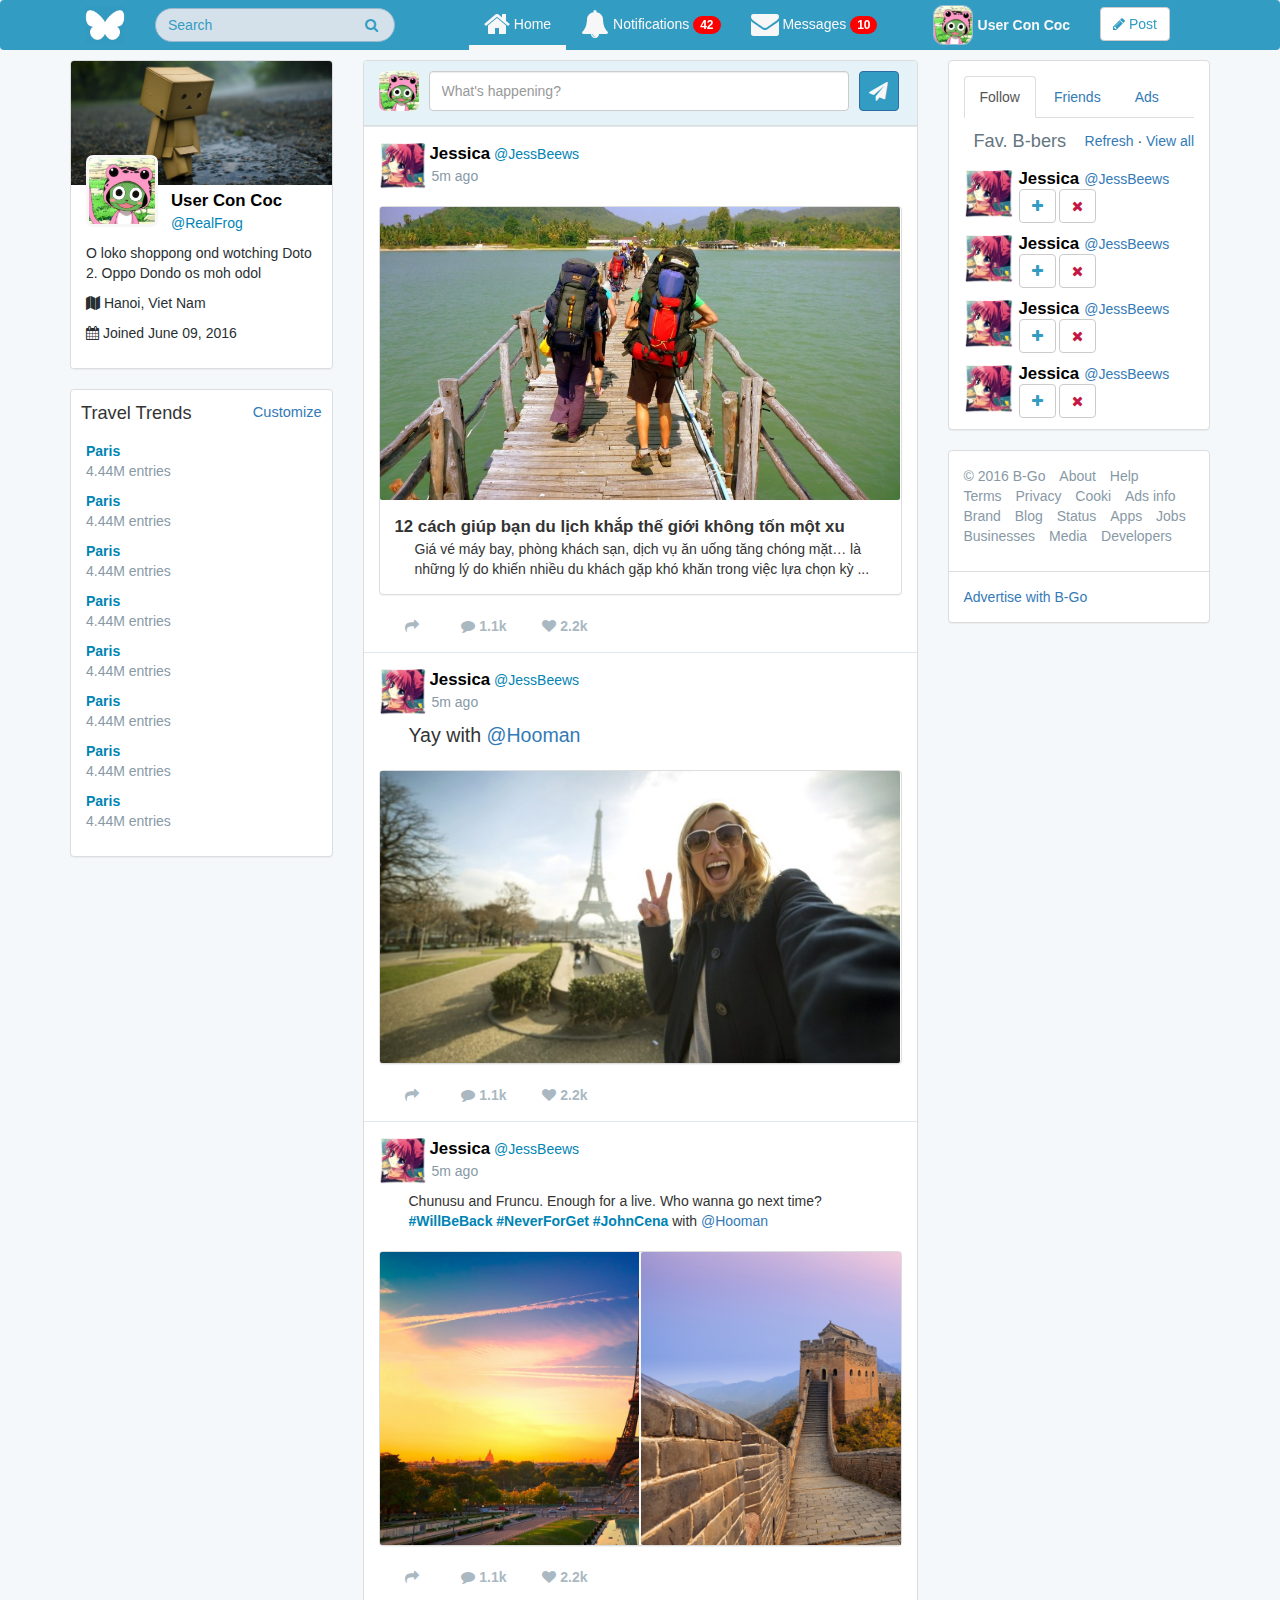
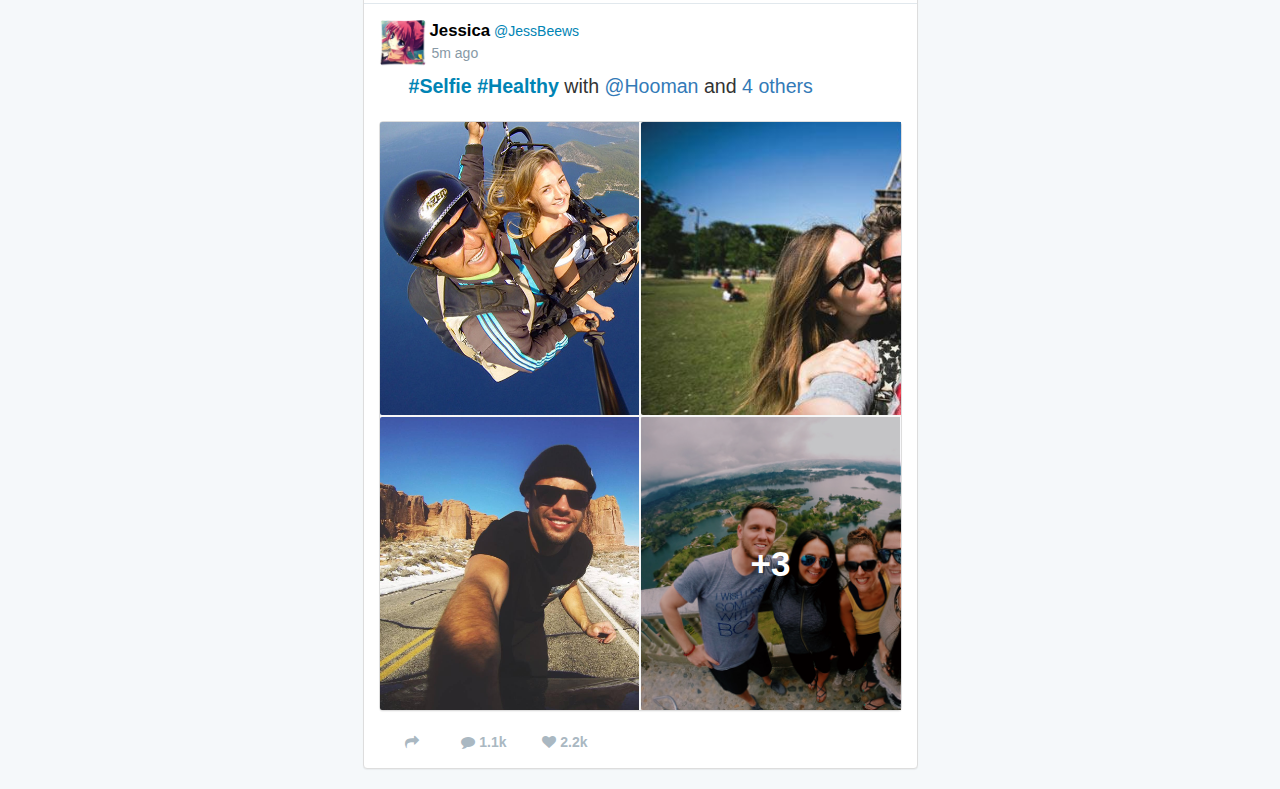
==== home.html @ 1c512493 "first commit" ====
<!DOCTYPE html>
<html>
<head>
  <meta charset="utf-8">
  <meta name="viewport" content="width=device-width, initial-scale=1">
  <link rel="shortcut icon" href="images/logo_blue_bright.png" type="favicon/ico" />
  <title>Home</title>
  <!--Get css and js from internet-->
  <link rel="stylesheet" href="http://maxcdn.bootstrapcdn.com/bootstrap/3.3.6/css/bootstrap.min.css">
  <script src="https://ajax.googleapis.com/ajax/libs/jquery/1.12.2/jquery.min.js"></script>
  <script src="http://maxcdn.bootstrapcdn.com/bootstrap/3.3.6/js/bootstrap.min.js"></script>

  <!--Local library in case of no internet connection. Some feature might not be performed properly-->	
  <link rel="stylesheet" type="text/css" href="style/style.css">
  <link rel="stylesheet" type="text/css" href="style/font-awesome.css">
  <script>
 	$('#myTabs a[href="#profile"]').tab('show') // Select tab by name
    $('#myTabs a:first').tab('show') // Select first tab
    $('#myTabs a:last').tab('show') // Select last tab
    $('#myTabs li:eq(2) a').tab('show') // Select third tab (0-indexed)  
  </script>
</head>
<body>
  <header class="navbar-fixed-top">
	<nav class="navbar navbar-default">
	  <div class="container">
		<!-- Brand and toggle get grouped for better mobile display -->
		<ul class="nav navbar-nav navbar-left">
		  <li><a class="brand" href="home.html"><img id="brand-img" src="images/logo_white.png" alt=""></a></li>
		  <li id="t">
			<form class="navbar-form navbar-left" role="search">
			  <div class="form-group">
				<input type="text" id="input-text-search" class="form-control" placeholder="Search">
				<button type="submit" class="search-button"><i id="icon-search" class="fa fa-search"></i></button>
			  </div>
			</form>
		  </li>
		</ul>
		<!-- Collect the nav links, forms, and other content for toggling -->

		  <ul id="nav-center" class="nav navbar-nav">
			<li class="nav-active"><a class="nav-main" href="#"><i class="fa fa-home fa-2x"></i><span class="nav-main-text"> Home</span></a></li>
			<li><a class="nav-main" href="notification.html"><i class="fa fa-bell fa-2x"></i> <span class="nav-main-text"> Notifications <span class="badge">42</span></span></a></li>
			<li><a class="nav-main" href="#"><i class="fa fa-envelope fa-2x"></i> <span class="nav-main-text"> Messages <span class="badge">10</span></span></li>
		  </ul>


		  <ul class="nav navbar-nav navbar-right">
		    <div class="dropdown" id="avatar">
			  <a id="avatar-href" class="nav-right" data-toggle="dropdown" role="button" aria-haspopup="true" aria-expanded="false">
			    <img  src="images/avatar2.png" alt="" class="img-avatar"> 
			  </a>
			  <span class="name">User Con Coc</span>
			  <ul class="dropdown-menu" id="avatar-dropdown-menu">
			    <li><a class="dropdown-option" href="profile.html">View Profile</a></li>
			    <li role="separator" class="divider"></li>
			    <li><a class="dropdown-option" href="#">Help</a></li>
			    <li><a class="dropdown-option" href="#">Settings</a></li>
			    <li role="separator" class="divider"></li>
			    <li><a class="dropdown-option" href="login.html">Logout</a></li>
			  </ul>
			  <a href="post.html" class="nav-right"><button id="button-post" type="button" class="btn btn-default"><i class="fa fa-pencil"> </i> Post</button></a> 
			</div>
		  </ul>
	  </div>
	</nav>
  </header>		
  <div class="container">
	<div class="row">
	  <div class="col-md-3">
		<div class="panel panel-default">
		  <div id="panel-info-heading" class="panel-heading">
		    <a id="avatar" class="nav-right" href="profile.html"><img  src="images/background-medium.png" alt="" class="img-background-medium"></a>
			<a id="avatar" class="nav-right" href="profile.html"><img  src="images/avatar2.png" alt="" class="img-avatar-medium"></a>
		  </div>
		  <div id="panel-info-body" id class="panel-body">
			<a href="profile.html" class="name-medium">User Con Coc</a>
			<a href="profile.html" class="another-name-medium">@RealFrog</a>
			<div class="clearfix"></div>
			<div class="my-info">
			  <div class="my-info-element">O loko shoppong ond wotching Doto 2. Oppo Dondo os moh odol</div>
			  <div class="my-info-element"><i class="fa fa-map"></i> Hanoi, Viet Nam</div>
			  <div class="my-info-element"><i class="fa fa-calendar"></i> Joined June 09, 2016</div>
			  <!--<div class="my-info-element"><button type="button" class="button-tweet btn btn-primary"><i class="fa fa-pencil fa-lg"></i> <span class="something">&nbsp;&nbsp;Say hello to User</span></button></div>-->
		    </div>
		  </div>
		</div> 	
		  <div class="panel panel-default">
		      <div id="panel-trends-heading">
			    Travel Trends <span id="normal-text"><a data-toggle="modal" data-target="#myModal" href="">Customize</a></span>
				<!-- Modal -->
				<div class="modal fade" id="myModal" tabindex="-1" role="dialog" aria-labelledby="myModalLabel">
				  <div class="modal-dialog" role="document">
				    <div class="modal-content">
				      <div class="modal-header">
				        <button type="button" class="close" data-dismiss="modal" aria-label="Close"><span aria-hidden="true">&times;</span></button>
				        <div class="modal-title" id="custom-modal-title myModalLabel">Customize trend filter</div>
				      </div>
				      <div class="modal-body">
				        <div id="type">Location: <input id="input-location" type="text" class="form-control" id="exampleInputName2" placeholder="Search for location"></div>
				        <div id="type" class="btn-toolbar" role="toolbar" aria-label="btn-groups-1">
					        <div>Travel types: 
								<div id="btn-group" class="btn-group" data-toggle="buttons">
								  <label id="button-type" class="btn btn-primary active">
								    <input type="radio" name="options" id="option1" autocomplete="off">Beach
								  </label>
								  <label id="button-type" class="btn btn-primary">
								    <input type="radio" name="options" id="option2" autocomplete="off">Moutain
								  </label>
								  <label id="button-type" class="btn btn-primary">
								    <input type="radio" name="options" id="option3" autocomplete="off">Famous places
								  </label>
								    <input id="input-type" type="text" id="option4" class="form-control" id="exampleInputName2" placeholder="Other types...">
								</div>
							</div>
						</div>	
						<div id="type" class="btn-toolbar" role="toolbar" aria-label="btn-groups-2">	
							<div>Vehicles: 
							  <div id="btn-group" class="btn-group" data-toggle="buttons">
								  <label id="button-type" class="btn btn-primary active">
								    <input type="radio" name="options" id="option1" autocomplete="off">Plane
								  </label>
								  <label id="button-type" class="btn btn-primary">
								    <input type="radio" name="options" id="option2" autocomplete="off">Yacht
								  </label>
								  <label id="button-type" class="btn btn-primary">
								    <input type="radio" name="options" id="option3" autocomplete="off">Car
								  </label>
								    <input id="input-type" type="text" id="option4" class="form-control" id="exampleInputName2" placeholder="Other types...">
						      </div>
							</div>
						</div>  
						<div id="type">Custom search: 
							    <input type="text" class="form-control" id="exampleInputName2" placeholder="Search for anything else">
						</div>
				      </div>
				      <div class="modal-footer">
				        <button type="button" class="btn btn-default" data-dismiss="modal">Close</button>
				        <button type="button" class="btn btn-primary">Change</button>
				      </div>
				    </div>
				  </div>
				</div>
			  </div>
			  <div id="panel-trends-body" class="panel-body">
			    <div class="trend">
			    	<a href="">
			    	  <div class="hashtag">Paris</div>
			    	  <div class="statics">4.44M entries</div>
			    	</a>
			    </div>
			    <div class="trend">
			    	<a href="">
			    	  <div class="hashtag">Paris</div>
			    	  <div class="statics">4.44M entries</div>
			    	</a>
			    </div>
			    <div class="trend">
			    	<a href="">
			    	  <div class="hashtag">Paris</div>
			    	  <div class="statics">4.44M entries</div>
			    	</a>
			    </div>
			    <div class="trend">
			    	<a href="">
			    	  <div class="hashtag">Paris</div>
			    	  <div class="statics">4.44M entries</div>
			    	</a>
			    </div>
			    <div class="trend">
			    	<a href="">
			    	  <div class="hashtag">Paris</div>
			    	  <div class="statics">4.44M entries</div>
			    	</a>
			    </div>
			    <div class="trend">
			    	<a href="">
			    	  <div class="hashtag">Paris</div>
			    	  <div class="statics">4.44M entries</div>
			    	</a>
			    </div>
			    <div class="trend">
			    	<a href="">
			    	  <div class="hashtag">Paris</div>
			    	  <div class="statics">4.44M entries</div>
			    	</a>
			    </div>
			    <div class="trend">
			    	<a href="">
			    	  <div class="hashtag">Paris</div>
			    	  <div class="statics">4.44M entries</div>
			    	</a>
			    </div>
			  </div>
		  </div>
		 
      </div>
	  <div class="col-md-6">
	  	<div class="panel panel-default">
		  <div id="quick-status" class="panel-heading">
			  <a href="#" class="status-avatar"><img src="images/avatar2.png" alt=""></a>
			  <input id="status-text" type="text" class="form-control" placeholder="What's happening?" aria-describedby="sizing-addon1">
			  <button id="button-send-status" type="button" class="btn btn-primary"><i class="fa fa-send fa-lg"></i></button>
		  </div>
		  <div id="add-border-top" class="panel-body">
		  	<div class="poster">
		  		<a href="#"><img id="poster-avatar" src="images/user.jpg" alt=""></a>
		  		<a id="poster-name" href="#" class="name-medium">Jessica</a>
				<a id="poster-another-name" href="#" class="another-name-medium">@JessBeews</a>
			    <div class="post-time">5m ago</div>
		  	</div>
		    <a id="a-post" class="post-content" data-toggle="modal" data-target="#post1" href="#">
		    	<div id="panel-main-content" class="panel panel-default">
				  <div id="post-image-thumbnail" class="panel-body"><img class="img-responsive" src="images/post1/thumbnail.jpg" alt=""></div>
				  <div class="panel-body">
				    <div class="post-title" title="12 cách giúp bạn du lịch khắp thế giới không tốn một xu">12 cách giúp bạn du lịch khắp thế giới không tốn một xu</div>
				    <div class="post-content-text">Giá vé máy bay, phòng khách sạn, dịch vụ ăn uống tăng chóng mặt… là những lý do khiến nhiều du khách gặp khó khăn trong việc lựa chọn kỳ ... </div>
				  </div>
				</div>
				<div name="post1" class="modal fade" id="post1" tabindex="-1" role="dialog" aria-labelledby="post1Label">
				  <div class="modal-dialog modal-lg" role="document">
				    <div class="modal-content">
				      <div class="modal-header">
				        <button type="button" class="close" data-backdrop="static"  data-keyboard="false" aria-label="Close"><span aria-hidden="true">&times;</span></button>
				        <div name="top-post" class="poster">
					  		<a href="#"><img id="poster-avatar" src="images/user.jpg" alt=""></a>
					  		<a id="poster-name" href="#" class="name-medium">Jessica</a>
							<a id="poster-another-name" href="#" class="another-name-medium">@JessBeews</a>
						    <div class="post-time">5m ago</div>
					  	</div>
					  	
				      </div>
				      <div class="modal-body">
				        <div class="full-content">
					  		<div class="full-content-title">
					  		  12 cách giúp bạn du lịch khắp thế giới không tốn một xu
					  		</div>
					  		<div class="full-content-open"><strong>
					  		  Giá vé máy bay, phòng khách sạn, dịch vụ ăn uống tăng chóng mặt… là những lý do khiến nhiều du khách gặp khó khăn trong việc lựa chọn kỳ nghỉ phù hợp, đặc biệt là đối với những du khách có nguồn kinh phí hạn hẹp.</strong> 
					  		</div>
					  		<center><div class="full-content-image"><center><img class="img-responsive" src="images/post1/1.jpg" alt=""></center></div></center>
					  		<div class="full-content-text">Tuy nhiên, có rất nhiều cách để đi du lịch nước ngoài không tốn một xu mà bạn có thể áp dụng ngay từ bây giờ, thậm chí là bạn còn được… trả tiền cho tất cả các hoạt động của mình. Bạn có sẵn sàng thử không?</div>
					  		<div class="full-content-chapter">1. Trở thành một hướng dẫn viên du lịch</div>
					  		<center><div class="full-content-image"><center><img class="img-responsive" src="images/post1/2.jpg" alt=""></center></div></center>
					  		<div class="full-content-text">Trở thành hướng dẫn viên du lịch là một trong những cách giúp bạn dễ dàng tiếp cận với những địa điểm du lịch nổi tiếng trong nước và ngoài nước. Nó có thể giúp bạn biết đến và hiểu thêm rất nhiều nền văn hóa khác nhau mà không tốn một đồng nào. Tuy nhiên, công việc này cũng có những hạn chế nhất định. Thứ nhất, nếu bạn là một hướng dẫn viên du lịch tự do bạn có thể thoải mái hơn trong khi làm việc, nhưng điều đó cũng có nghĩa là lương của bạn sẽ không đều và bạn cũng không được đảm bảo là sẽ có công việc thường xuyên. Thứ hai, nếu bạn đủ may mắn để có một công việc ổn định tại một công ty du lịch, thì bạn phải xử lý hết các công việc hậu cần, lên kế hoạch và cố gắng để quản lý tốt nhóm khách du lịch “cáu kỉnh” cho mỗi tuần tại một thời điểm khác nhau.</div>
					  		<div class="full-content-chapter">2. Tham gia WWOOF</div>
					  		<center><div class="full-content-image"><center><img class="img-responsive" src="images/post1/3.jpg" alt=""></center></div></center>
					  		<div class="full-content-text"><b>WWOOF</b> (www.wwoof.net) là tổ chức phi lợi nhuận liên kết các nông trại hữu cơ của rất nhiều nước trên thế giới. Bạn có thể làm việc tình nguyện ở các trang trại này trong một thời gian, để đổi lấy một chỗ ở và các bữa ăn được nấu tại nhà. WWOOF có thể không phải là một sự lựa chọn công việc hoàn hảo, nhưng nó là một cách tuyệt vời để bạn có thể nhìn ngắm thế giới trong khi vẫn “bảo toàn” được số tiền trong thẻ ngân hàng của mình.</div>
					  		<div class="full-content-chapter">3. Trở thành giáo viên dạy ngoại ngữ</div>
					  		<center><div class="full-content-image"><center><img class="img-responsive" src="images/post1/4.jpg" alt=""></center></div></center>
					  		<div class="full-content-text">Nếu bạn đang tìm kiếm một cuộc phiêu lưu ở nước ngoài và bạn có trình độ Anh ngữ tốt, hãy thử tham gia công việc giảng dạy tiếng Anh hoặc tiếng Việt ở nước ngoài xem sao. Có rất nhiều những trung tâm dạy ngoại ngữ ở các khu vực châu Á, Trung Đông, châu Mỹ Latinh… có nhu cầu tuyển dụng giáo viên giỏi tiếng Anh và tiếng Việt, và hầu hết các nước đó đều không yêu cầu bạn bắt buộc phải nói được ngôn ngữ bản địa. Nếu bạn có ý định đi du lịch bằng cách này, nhớ trang bị cho mình một số chứng chỉ giảng dạy ngoại ngữ được cấp bởi các Tổ chức quốc tế nhé. Và bạn biết đấy, mức lương cho công việc này không hề thấp một chút nào!</div>
					  		<div class="full-content-chapter">4. Làm các công việc liên quan đến thương mại, hàng hóa xuất khẩu</div>
					  		<center><div class="full-content-image"><center><img class="img-responsive" src="images/post1/5.jpg" alt=""></center></div></center>
					  		<div class="full-content-text">Làm việc trong các công ty liên quan đến xuật nhập khẩu và thu mua hàng hóa ở nước ngoài, sẽ giúp bạn có cơ hội được cử đi công tác ở nước ngoài thường xuyên. Với công việc này bạn sẽ có cơ hội tìm hiểu về các loại đặc sản, hàng hóa thủ công ấn tượng ở nước khác. Nhưng bên cạnh đó, vì bạn đang đi làm việc nên nhiều khi nó sẽ khiến bạn căng thẳng và áp lực, do vậy bạn sẽ không cảm nhận hết được vẻ đẹp của những nơi mình đang đến.</div>
					  		<div class="full-content-chapter">5. Viết sách hướng dẫn du lịch</div>
					  		<center><div class="full-content-image"><center><img class="img-responsive" src="images/post1/6.jpg" alt=""></center></div></center>
					  		<div class="full-content-text">Thực sự không có nhiều ngành nghề lãng mạn và hấp dẫn như công việc nghiên cứu, và viết các sách hướng dẫn du lịch cho những website du lịch nổi tiếng. Khi làm công việc này, bạn sẽ được đến hàng trăm địa điểm du lịch khác nhau để trải nghiệm nền văn hóa, ẩm thực nổi bật của mỗi nơi. Tuy nhiên, công việc này thường đòi hỏi bạn phải có năng khiếu viết lách và phải nộp bài viết của mình đúng thời hạn, nên những người làm công việc này hầu hết đều phải làm việc từ 12 đến 14 tiếng mỗi ngày. Ngoài ra, việc nhìn thấy những địa điểm tham quan cũng chỉ là một phần nhỏ trong công việc của họ mà thôi. Bởi họ còn bắt buộc phải nộp các báo cáo, các bài viết, lập bản đồ cho những khu vực họ tham quan và ngồi nhập các dữ liệu cho bài viết. Vì một ví tiền đi du lịch eo hẹp và vì bạn đang ở độ tuổi 20 – căng tràn sức sống, không có gì có thể làm khó bạn được phải không?</div>
					  		<div class="full-content-chapter">6. Trở thành tiếp viên hàng không</div>
					  		<center><div class="full-content-image"><center><img class="img-responsive" src="images/post1/7.jpg" alt=""></center></div></center>
					  		<div class="full-content-text">Một công việc không hề dễ dàng đối với phần lớn mọi người, nhưng khi làm công việc này bạn không chỉ có một mức lương cao mà còn nhận được rất nhiều lợi ích đi du lịch không chỉ cho bản thân, mà còn cho cả gia đình nữa.</div>
					  		<div class="full-content-chapter">7. Làm việc trên một con tàu du lịch</div>
					  		<center><div class="full-content-image"><center><img class="img-responsive" src="images/post1/8.jpg" alt=""></center></div></center>
					  		<div class="full-content-text">Làm việc trên một con tàu du lịch bạn có thể được ghé thăm nhiều bến cảng xinh đẹp và có cơ hội được lênh đênh giữa đại dương. Bên cạnh đó, các thành viên của phi hành đoàn còn có khu ăn uống riêng, các quán cà phê Internet, phòng tập thể dục,… Bạn có thể chọn công việc phục vụ và dọn dẹp trên tàu, tuy nhiên công việc này thường dành cho những bạn có sức khỏe tốt và đặc biệt không bị say sóng.</div>
					  		<div class="full-content-chapter">8. Mở một blog du lịch</div>
					  		<center><div class="full-content-image"><center><img class="img-responsive" src="images/post1/9.jpg" alt=""></center></div></center>
					  		<div class="full-content-text">Là một blogger du lịch chuyên nghiệp là một công việc khá khó khăn và mất rất nhiều công sức. Hầu hết các blogger du lịch đều dành một năm để xây dựng trang web của mình, tung ra bài viết hàng ngày và xây dựng tên tuổi của mình… trước khi có thể thu được tiền quảng cáo từ trang web. Để làm được tất cả các điều này, bạn phải thực sự yêu thích du lịch và thích viết lách.</div>
					  		<div class="full-content-chapter">9. Làm việc như một “Au Pair”</div>
					  		<center><div class="full-content-image"><center><img class="img-responsive" src="images/post1/10.jpg" alt=""></center></div></center>
					  		<div class="full-content-text">“Au Pair” là một thuật ngữ dùng để chỉ sinh viên nước ngoài được bảo lãnh và đón tiếp bởi một gia đình người nước ngoài, với mục đích hỗ trợ, giúp đỡ cho sinh viên có cơ hội học tập, thuần thục ngôn ngữ nước bản xứ và rèn luyện một số kĩ năng sống và làm việc theo phong cách nước bản xứ. Bạn có thể phụ giúp gia đình bảo lãnh mình làm các công việc nhà như: Dọn dẹp, chăm sóc vườn, chăm sóc các em nhỏ để đổi lại bạn sẽ có một khoản tiền để chi tiêu và đi du lịch. “Au Pair” sẽ là một cách tuyệt vời để bạn có thể được nhìn thấy những nền văn hóa mới, thông qua nhận thức và cách ứng xử của những người dân địa phương.</div>
					  		<div class="full-content-chapter">10. Trở thành một nhiếp ảnh gia chụp ảnh cưới</div>
					  		<center><div class="full-content-image"><center><img class="img-responsive" src="images/post1/11.jpg" alt=""></center></div></center>
					  		<div class="full-content-text">Làm nhiếp ảnh gia chụp ảnh cưới sẽ giúp bạn thỏa mãn đam mê đi du lịch và tha hồ thể hiện sự sáng tạo qua các bức hình. Công việc này đòi hỏi bạn phải có kỹ năng chụp hình tốt và có tố chất nghệ sĩ. Hiện nay, có rất nhiều công ty tổ chức dịch vụ chụp hình cưới đáp ứng mọi nhu cầu về địa điểm chụp khác nhau trên thế giới cho khách hàng, bạn có thể thử xin việc tại đây. Nếu bạn không thích chịu sự gò bó, thì cũng có thể bắt đầu “sự nghiệp” với những bộ hình cưới chụp cho bạn bè và người thân xem sao.</div>
					  		<div class="full-content-chapter">11. Làm việc tại các tổ chức phi chính phủ</div>
					  		<center><div class="full-content-image"><center><img class="img-responsive" src="images/post1/12.gif" alt=""></center></div></center>
					  		<div class="full-content-text">Với trình độ tiếng Anh tốt, sự năng động, tự tin, cộng với khát khao được giúp đỡ cho nhiều số phận kém may mắn trên thế giới, bạn hoàn toàn có khả năng làm việc tại các tổ chức phi chính phủ. Với công việc này, bạn sẽ được di chuyển tới nhiều nơi trên thế giới, tuy những nơi đó không phải là những địa điểm du lịch nổi tiếng, nhưng cũng giúp bạn thỏa mãn được giấc mơ trở thành công dân toàn cầu.</div>
					  		<div class="full-content-chapter">12. Trở thành một nhà văn du lịch</div>
					  		<center><div class="full-content-image"><center><img class="img-responsive" src="images/post1/13.jpg" alt=""></center></div></center>
					  		<div class="full-content-text">Hầu hết những tác giả viết sách đều không nhận được một đồng nào khi bắt đầu chuyến đi của mình. Tuy nhiên, nếu có có can đảm để thử, thì sau khi kết thúc chuyến du lịch của mình bạn hãy thử viết sách xem sao. Không gì là không thể, và cuốn “Xách ba lô lên và đi” của Huyền Chip là một một tấm gương mà bạn có thể học hỏi.</div>
					  	</div>
					  	<div class="end-of-part"></div>
					  	<button class="share" style="margin-left: 20px;border-width: 0;background: transparent;" id="button-function-for-post share"><i class="fa fa-share"></i></button>
						<button class="comment" style="margin-left: 27px;border-width: 0;background: transparent;" id="button-function-for-post comment"><i class="fa fa-comment"></i> 1.1k</button>
						<button class="like" style="margin-left: 20px;border-width: 0;background: transparent;" id="button-function-for-post like"><i class="fa fa-heart"></i> 2.2k</button>
						<div class="full-content-comment">
							<div class="your-comment">
								<a href="#" class="full-content-avatar"><img src="images/avatar2.png" alt=""></a>
							    <textarea id="full-content-text" class="form-control" placeholder="Comment..." aria-describedby="sizing-addon1"></textarea>
							    <button id="full-content-camera" type="button" class="btn btn-primary"><i class="fa fa-camera fa-lg"></i></button>
							    <button id="full-content-smile" type="button" class="btn btn-primary"> <i class="fa fa-smile-o fa-lg"></i></button>
						    </div>
						    <div class="user-comment">
						    	<div class="poster">
							  		<a href="#"><img id="poster-avatar" src="images/user.jpg" alt=""></a>
							  		<a id="poster-name" href="#" class="name-medium">Jessica</a>
									<a id="poster-another-name" href="#" class="another-name-medium">@JessBeews</a>
								    <span id="post-time-inline" class="post-time"> · 5m ago</span>
								    <div class="comment-content"><span class="ref-user" href="#">@JessBeews</span> Too deep =.= Too deep =.= Too deep =.= Too deep =.= Too deep =.= Too deep =.= Too deep =.= Too deep =.= Too deep =.= Too deep =.= Too deep =.= Too deep =.= Too deep =.= Too deep =.= Too deep =.= Too deep =.= Too deep =.= Too deep =.=</div>
								    <div class="comment-content comment-image"><img src="images/waterdrop.jpg" alt=""></div>
								    <div class="action-perform">
									    <button class="share" id="button-function-for-post share"><i class="fa fa-share"></i></button>
										<button class="comment" id="button-function-for-post comment"><i class="fa fa-comment"></i> </button>
										<button class="like" id="button-function-for-post like"><i class="fa fa-heart"></i> </button>
									</div>
							  	</div>
						    </div>
						    <div class="user-comment">
						    	<div class="poster">
							  		<a href="#"><img id="poster-avatar" src="images/user.jpg" alt=""></a>
							  		<a id="poster-name" href="#" class="name-medium">Jessica</a>
									<a id="poster-another-name" href="#" class="another-name-medium">@JessBeews</a>
								    <span id="post-time-inline" class="post-time"> · 5m ago</span>
								    <div class="comment-content"><span class="ref-user" href="#">@JessBeews</span> Too deep =.= Too deep =.= Too deep =.= Too deep =.= Too deep =.= Too deep =.= Too deep =.= Too deep =.= Too deep =.= Too deep =.= Too deep =.= Too deep =.= Too deep =.= Too deep =.= Too deep =.= Too deep =.= Too deep =.= Too deep =.=</div>
								    <div class="action-perform">
									    <button class="share" id="button-function-for-post share"><i class="fa fa-share"></i></button>
										<button class="comment" id="button-function-for-post comment"><i class="fa fa-comment"></i> </button>
										<button class="like" id="button-function-for-post like"><i class="fa fa-heart"></i> </button>
									</div>
							  	</div>
						    </div>
						    <div class="user-comment">
						    	<div class="poster">
							  		<a href="#"><img id="poster-avatar" src="images/user.jpg" alt=""></a>
							  		<a id="poster-name" href="#" class="name-medium">Jessica</a>
									<a id="poster-another-name" href="#" class="another-name-medium">@JessBeews</a>
								    <span id="post-time-inline" class="post-time"> · 5m ago</span>
								    <div class="comment-content"><span class="ref-user" href="#">@JessBeews</span> Too deep =.= Too deep =.= Too deep =.= Too deep =.= Too deep =.= Too deep =.= Too deep =.= Too deep =.= Too deep =.= Too deep =.= Too deep =.= Too deep =.= Too deep =.= Too deep =.= Too deep =.= Too deep =.= Too deep =.= Too deep =.=</div>
								    <div class="action-perform">
									    <button class="share" id="button-function-for-post share"><i class="fa fa-share"></i></button>
										<button class="comment" id="button-function-for-post comment"><i class="fa fa-comment"></i> </button>
										<button class="like" id="button-function-for-post like"><i class="fa fa-heart"></i> </button>
									</div>
							  	</div>
						    </div>
						    <div class="full-content-footer">
						    	<center>
						    		<img src="images/logo_blue_bright.png" width="21"><br />
						    		<a href="#post1" style="color: #8899a6">Back to top</a>
						    	</center>
						    </div>
						</div>
				      </div>
				    </div>
				  </div>
				</div>
		    </a>
		    <button class="share" style="margin-left: 20px;border-width: 0;background: transparent;" id="button-function-for-post share"><i class="fa fa-share"></i></button>
			<button class="comment" style="margin-left: 27px;border-width: 0;background: transparent;" id="button-function-for-post comment"><i class="fa fa-comment"></i> 1.1k</button>
			<button class="like" style="margin-left: 20px;border-width: 0;background: transparent;" id="button-function-for-post like"><i class="fa fa-heart"></i> 2.2k</button>
		  </div>


		  <!--****************************************** POST 2 *****************************************************-->
		  

		  <div id="add-border-top" class="panel-body">
		  	<div class="poster">
		  		<a href="#"><img id="poster-avatar" src="images/user.jpg" alt=""></a>
		  		<a id="poster-name" href="#" class="name-medium">Jessica</a>
				<a id="poster-another-name" href="#" class="another-name-medium">@JessBeews</a>
			    <div class="post-time">5m ago</div>
		  	</div>
		    <a id="a-post" class="post-content" data-toggle="modal" data-target="#post2" href="#">
		        <div class="caption">Yay with <span class="ref-user">@Hooman</span></div>
		    	<div id="panel-main-content" class="panel panel-default">
				  <div id="post-image-thumbnail" class="panel-body"><img class="img-responsive" src="images/post2/1.jpg" alt=""></div>
				</div>
				<div name="post2" class="modal fade" id="post2" tabindex="-1" role="dialog" aria-labelledby="post2Label">
				  <div class="modal-dialog modal-lg" role="document">
				    <div class="modal-content">
				      <div class="modal-header">
				        <button type="button" class="close" data-backdrop="static"  data-keyboard="false" aria-label="Close"><span aria-hidden="true">&times;</span></button>
				        <div name="top-post" class="poster">
					  		<a href="#"><img id="poster-avatar" src="images/user.jpg" alt=""></a>
					  		<a id="poster-name" href="#" class="name-medium">Jessica</a>
							<a id="poster-another-name" href="#" class="another-name-medium">@JessBeews</a>
						    <div class="post-time">5m ago</div>
					  	</div>
					  	
				      </div>
				      <div class="modal-body">
				        <div class="full-content">
					  		<div class="caption full-content-caption">Yay with <span class="ref-user">@Hooman</span></div>
							<center><div class="full-content-image"><img class="img-responsive" src="images/post2/1.jpg" alt=""></div></center>
					  	</div>
					  	<div class="end-of-part"></div>
					  	<button class="share" style="margin-left: 20px;border-width: 0;background: transparent;" id="button-function-for-post share"><i class="fa fa-share"></i></button>
						<button class="comment" style="margin-left: 27px;border-width: 0;background: transparent;" id="button-function-for-post comment"><i class="fa fa-comment"></i> 1.1k</button>
						<button class="like" style="margin-left: 20px;border-width: 0;background: transparent;" id="button-function-for-post like"><i class="fa fa-heart"></i> 2.2k</button>
						<div class="full-content-comment">
							<div class="your-comment">
								<a href="#" class="full-content-avatar"><img src="images/avatar2.png" alt=""></a>
							    <textarea id="full-content-text" class="form-control" placeholder="Comment..." aria-describedby="sizing-addon1"></textarea>
							    <button id="full-content-camera" type="button" class="btn btn-primary"><i class="fa fa-camera fa-lg"></i></button>
							    <button id="full-content-smile" type="button" class="btn btn-primary"> <i class="fa fa-smile-o fa-lg"></i></button>
						    </div>
						    <div class="user-comment">
						    	<div class="poster">
							  		<a href="#"><img id="poster-avatar" src="images/user.jpg" alt=""></a>
							  		<a id="poster-name" href="#" class="name-medium">Jessica</a>
									<a id="poster-another-name" href="#" class="another-name-medium">@JessBeews</a>
								    <span id="post-time-inline" class="post-time"> · 5m ago</span>
								    <div class="comment-content"><span class="ref-user" href="#">@JessBeews</span> Too deep =.= Too deep =.= Too deep =.= Too deep =.= Too deep =.= Too deep =.= Too deep =.= Too deep =.= Too deep =.= Too deep =.= Too deep =.= Too deep =.= Too deep =.= Too deep =.= Too deep =.= Too deep =.= Too deep =.= Too deep =.=</div>
								    <div class="comment-content comment-image"><img src="images/waterdrop.jpg" alt=""></div>
								    <div class="action-perform">
									    <button class="share" id="button-function-for-post share"><i class="fa fa-share"></i></button>
										<button class="comment" id="button-function-for-post comment"><i class="fa fa-comment"></i> </button>
										<button class="like" id="button-function-for-post like"><i class="fa fa-heart"></i> </button>
									</div>
							  	</div>
						    </div>
						    <div class="user-comment">
						    	<div class="poster">
							  		<a href="#"><img id="poster-avatar" src="images/user.jpg" alt=""></a>
							  		<a id="poster-name" href="#" class="name-medium">Jessica</a>
									<a id="poster-another-name" href="#" class="another-name-medium">@JessBeews</a>
								    <span id="post-time-inline" class="post-time"> · 5m ago</span>
								    <div class="comment-content"><span class="ref-user" href="#">@JessBeews</span> Too deep =.= Too deep =.= Too deep =.= Too deep =.= Too deep =.= Too deep =.= Too deep =.= Too deep =.= Too deep =.= Too deep =.= Too deep =.= Too deep =.= Too deep =.= Too deep =.= Too deep =.= Too deep =.= Too deep =.= Too deep =.=</div>
								    <div class="action-perform">
									    <button class="share" id="button-function-for-post share"><i class="fa fa-share"></i></button>
										<button class="comment" id="button-function-for-post comment"><i class="fa fa-comment"></i> </button>
										<button class="like" id="button-function-for-post like"><i class="fa fa-heart"></i> </button>
									</div>
							  	</div>
						    </div>
						    <div class="user-comment">
						    	<div class="poster">
							  		<a href="#"><img id="poster-avatar" src="images/user.jpg" alt=""></a>
							  		<a id="poster-name" href="#" class="name-medium">Jessica</a>
									<a id="poster-another-name" href="#" class="another-name-medium">@JessBeews</a>
								    <span id="post-time-inline" class="post-time"> · 5m ago</span>
								    <div class="comment-content"><span class="ref-user" href="#">@JessBeews</span> Too deep =.= Too deep =.= Too deep =.= Too deep =.= Too deep =.= Too deep =.= Too deep =.= Too deep =.= Too deep =.= Too deep =.= Too deep =.= Too deep =.= Too deep =.= Too deep =.= Too deep =.= Too deep =.= Too deep =.= Too deep =.=</div>
								    <div class="action-perform">
									    <button class="share" id="button-function-for-post share"><i class="fa fa-share"></i></button>
										<button class="comment" id="button-function-for-post comment"><i class="fa fa-comment"></i> </button>
										<button class="like" id="button-function-for-post like"><i class="fa fa-heart"></i> </button>
									</div>
							  	</div>
						    </div>
						    <div class="full-content-footer">
						    	<center>
						    		<img src="images/logo_blue_bright.png" width="21"><br />
						    		<a href="#post2" style="color: #8899a6">Back to top</a>
						    	</center>
						    </div>
						</div>
				      </div>
				    </div>
				  </div>
				</div>
		    </a>
		    <button class="share" style="margin-left: 20px;border-width: 0;background: transparent;" id="button-function-for-post share"><i class="fa fa-share"></i></button>
			<button class="comment" style="margin-left: 27px;border-width: 0;background: transparent;" id="button-function-for-post comment"><i class="fa fa-comment"></i> 1.1k</button>
			<button class="like" style="margin-left: 20px;border-width: 0;background: transparent;" id="button-function-for-post like"><i class="fa fa-heart"></i> 2.2k</button>
		  </div>
		  <!--****************************************** POST 3 *****************************************************-->

		  <div id="add-border-top" class="panel-body">
		  	<div class="poster">
		  		<a href="#"><img id="poster-avatar" src="images/user.jpg" alt=""></a>
		  		<a id="poster-name" href="#" class="name-medium">Jessica</a>
				<a id="poster-another-name" href="#" class="another-name-medium">@JessBeews</a>
			    <div class="post-time">5m ago</div>
		  	</div>
		    <a id="a-post" class="post-content" data-toggle="modal" data-target="#post3" href="#">
		        <div class="caption-long">Chunusu and Fruncu. Enough for a live. Who wanna go next time? <span class="hashtag">#WillBeBack</span> <span class="hashtag">#NeverForGet</span> <span class="hashtag">#JohnCena</span> with <span class="ref-user">@Hooman</span></div>
		    	<div id="panel-main-content" class="panel panel-default">
				  <div id="post-image-thumbnail" class="panel-body">
				    <div class="first-haft"><img class="img-responsive" src="images/post3/1.jpg" alt=""> </div>
				    <div class="second-haft"> <img class="img-responsive" src="images/post3/2.jpg" alt=""></div>
				  </div>
				</div>  
				<div name="post3" class="modal fade" id="post3" tabindex="-1" role="dialog" aria-labelledby="post3Label">
				  <div class="modal-dialog modal-lg" role="document">
				    <div class="modal-content">
				      <div class="modal-header">
				        <button type="button" class="close" data-backdrop="static"  data-keyboard="false" aria-label="Close"><span aria-hidden="true">&times;</span></button>
				        <div name="top-post" class="poster">
					  		<a href="#"><img id="poster-avatar" src="images/user.jpg" alt=""></a>
					  		<a id="poster-name" href="#" class="name-medium">Jessica</a>
							<a id="poster-another-name" href="#" class="another-name-medium">@JessBeews</a>
						    <div class="post-time">5m ago</div>
					  	</div>
					  	
				      </div>
				      <div class="modal-body">
				        <div class="full-content">
					  		<div class="caption-long full-content-caption">Chunusu and Fruncu. Enough for a live. Who wanna go next time?<br /> <span class="hashtag">#WillBeBack</span> <span class="hashtag">#NeverForGet</span> <span class="hashtag">#JohnCena</span> with <span class="ref-user">@Hooman</span></div>
							<center><div class="full-content-image"><img class="img-responsive" src="images/post3/1.jpg" alt=""></div></center>
							<center><div class="full-content-image"><img class="img-responsive" src="images/post3/2.jpg" alt=""></div></center>
					  	</div>
					  	<div class="end-of-part"></div>
					  	<button class="share" style="margin-left: 20px;border-width: 0;background: transparent;" id="button-function-for-post share"><i class="fa fa-share"></i></button>
						<button class="comment" style="margin-left: 27px;border-width: 0;background: transparent;" id="button-function-for-post comment"><i class="fa fa-comment"></i> 1.1k</button>
						<button class="like" style="margin-left: 20px;border-width: 0;background: transparent;" id="button-function-for-post like"><i class="fa fa-heart"></i> 2.2k</button>
						<div class="full-content-comment">
							<div class="your-comment">
								<a href="#" class="full-content-avatar"><img src="images/avatar2.png" alt=""></a>
							    <textarea id="full-content-text" class="form-control" placeholder="Comment..." aria-describedby="sizing-addon1"></textarea>
							    <button id="full-content-camera" type="button" class="btn btn-primary"><i class="fa fa-camera fa-lg"></i></button>
							    <button id="full-content-smile" type="button" class="btn btn-primary"> <i class="fa fa-smile-o fa-lg"></i></button>
						    </div>
						    <div class="user-comment">
						    	<div class="poster">
							  		<a href="#"><img id="poster-avatar" src="images/user.jpg" alt=""></a>
							  		<a id="poster-name" href="#" class="name-medium">Jessica</a>
									<a id="poster-another-name" href="#" class="another-name-medium">@JessBeews</a>
								    <span id="post-time-inline" class="post-time"> · 5m ago</span>
								    <div class="comment-content"><span class="ref-user" href="#">@JessBeews</span> Too deep =.= Too deep =.= Too deep =.= Too deep =.= Too deep =.= Too deep =.= Too deep =.= Too deep =.= Too deep =.= Too deep =.= Too deep =.= Too deep =.= Too deep =.= Too deep =.= Too deep =.= Too deep =.= Too deep =.= Too deep =.=</div>
								    <div class="comment-content comment-image"><img src="images/waterdrop.jpg" alt=""></div>
								    <div class="action-perform">
									    <button class="share" id="button-function-for-post share"><i class="fa fa-share"></i></button>
										<button class="comment" id="button-function-for-post comment"><i class="fa fa-comment"></i> </button>
										<button class="like" id="button-function-for-post like"><i class="fa fa-heart"></i> </button>
									</div>
							  	</div>
						    </div>
						    <div class="user-comment">
						    	<div class="poster">
							  		<a href="#"><img id="poster-avatar" src="images/user.jpg" alt=""></a>
							  		<a id="poster-name" href="#" class="name-medium">Jessica</a>
									<a id="poster-another-name" href="#" class="another-name-medium">@JessBeews</a>
								    <span id="post-time-inline" class="post-time"> · 5m ago</span>
								    <div class="comment-content"><span class="ref-user" href="#">@JessBeews</span> Too deep =.= Too deep =.= Too deep =.= Too deep =.= Too deep =.= Too deep =.= Too deep =.= Too deep =.= Too deep =.= Too deep =.= Too deep =.= Too deep =.= Too deep =.= Too deep =.= Too deep =.= Too deep =.= Too deep =.= Too deep =.=</div>
								    <div class="action-perform">
									    <button class="share" id="button-function-for-post share"><i class="fa fa-share"></i></button>
										<button class="comment" id="button-function-for-post comment"><i class="fa fa-comment"></i> </button>
										<button class="like" id="button-function-for-post like"><i class="fa fa-heart"></i> </button>
									</div>
							  	</div>
						    </div>
						    <div class="user-comment">
						    	<div class="poster">
							  		<a href="#"><img id="poster-avatar" src="images/user.jpg" alt=""></a>
							  		<a id="poster-name" href="#" class="name-medium">Jessica</a>
									<a id="poster-another-name" href="#" class="another-name-medium">@JessBeews</a>
								    <span id="post-time-inline" class="post-time"> · 5m ago</span>
								    <div class="comment-content"><span class="ref-user" href="#">@JessBeews</span> Too deep =.= Too deep =.= Too deep =.= Too deep =.= Too deep =.= Too deep =.= Too deep =.= Too deep =.= Too deep =.= Too deep =.= Too deep =.= Too deep =.= Too deep =.= Too deep =.= Too deep =.= Too deep =.= Too deep =.= Too deep =.=</div>
								    <div class="action-perform">
									    <button class="share" id="button-function-for-post share"><i class="fa fa-share"></i></button>
										<button class="comment" id="button-function-for-post comment"><i class="fa fa-comment"></i> </button>
										<button class="like" id="button-function-for-post like"><i class="fa fa-heart"></i> </button>
									</div>
							  	</div>
						    </div>
						    <div class="full-content-footer">
						    	<center>
						    		<img src="images/logo_blue_bright.png" width="21"><br />
						    		<a href="#post3" style="color: #8899a6">Back to top</a>
						    	</center>
						    </div>
						</div>
				      </div>
				    </div>
				  </div>
				</div>
		    </a>
		    <button class="share" style="margin-left: 20px;border-width: 0;background: transparent;" id="button-function-for-post share"><i class="fa fa-share"></i></button>
			<button class="comment" style="margin-left: 27px;border-width: 0;background: transparent;" id="button-function-for-post comment"><i class="fa fa-comment"></i> 1.1k</button>
			<button class="like" style="margin-left: 20px;border-width: 0;background: transparent;" id="button-function-for-post like"><i class="fa fa-heart"></i> 2.2k</button>
		  </div>
          <!--****************************************** POST 4 *****************************************************-->


		  <div id="add-border-top" class="panel-body">
		  	<div class="poster">
		  		<a href="#"><img id="poster-avatar" src="images/user.jpg" alt=""></a>
		  		<a id="poster-name" href="#" class="name-medium">Jessica</a>
				<a id="poster-another-name" href="#" class="another-name-medium">@JessBeews</a>
			    <div class="post-time">5m ago</div>
		  	</div>
		    <a id="a-post" class="post-content" data-toggle="modal" data-target="#post4" href="#">
		        <div class="caption"><span class="hashtag">#Selfie</span> <span class="hashtag">#Healthy</span> with <span class="ref-user">@Hooman</span> and <span class="ref-user">4 others</span></div>
		    	<div id="panel-main-content" class="panel panel-default">
				  <div id="post-image-thumbnail" class="panel-body">
				    <div class="first-quarter"><img class="img-responsive" src="images/post4/1.jpg" alt=""></div>
				    <div class="second-quarter"><img class="img-responsive" src="images/post4/2.jpg" alt=""></div>
				    <div class="third-quarter"><img class="img-responsive" src="images/post4/3.jpg" alt=""></div>
				    <div class="forth-quarter"><img class="img-responsive" src="images/post4/4.jpg" alt=""></div>
				  </div>
				</div>  
				<div name="post4" class="modal fade" id="post4" tabindex="-1" role="dialog" aria-labelledby="post4Label">
				  <div class="modal-dialog modal-lg" role="document">
				    <div class="modal-content">
				      <div class="modal-header">
				        <button type="button" class="close" data-backdrop="static"  data-keyboard="false" aria-label="Close"><span aria-hidden="true">&times;</span></button>
				        <div name="top-post" class="poster">
					  		<a href="#"><img id="poster-avatar" src="images/user.jpg" alt=""></a>
					  		<a id="poster-name" href="#" class="name-medium">Jessica</a>
							<a id="poster-another-name" href="#" class="another-name-medium">@JessBeews</a>
						    <div class="post-time">5m ago</div>
					  	</div>
					  	
				      </div>
				      <div class="modal-body">
				        <div class="full-content">
					  		<div class="caption full-content-caption"><span class="hashtag">#Selfie</span> <span class="hashtag">#Healthy</span> with <span class="ref-user">@Hooman</span> and <span class="ref-user">4 others</span></div>
							<center><div class="full-content-image"><img class="img-responsive" src="images/post4/1.jpg" alt=""></div></center>
							<center><div class="full-content-image"><img class="img-responsive" src="images/post4/2.jpg" alt=""></div></center>
							<center><div class="full-content-image"><img class="img-responsive" src="images/post4/3.jpg" alt=""></div></center>
							<center><div class="full-content-image"><img class="img-responsive" src="images/post4/4.jpg" alt=""></div></center>
							<center><div class="full-content-image"><img class="img-responsive" src="images/post4/5.jpg" alt=""></div></center>
							<center><div class="full-content-image"><img class="img-responsive" src="images/post4/6.jpg" alt=""></div></center>
							<center><div class="full-content-image"><img class="img-responsive" src="images/post4/7.jpg" alt=""></div></center>
					  	</div>
					  	<div class="end-of-part"></div>
					  	<button class="share" style="margin-left: 20px;border-width: 0;background: transparent;" id="button-function-for-post share"><i class="fa fa-share"></i></button>
						<button class="comment" style="margin-left: 27px;border-width: 0;background: transparent;" id="button-function-for-post comment"><i class="fa fa-comment"></i> 1.1k</button>
						<button class="like" style="margin-left: 20px;border-width: 0;background: transparent;" id="button-function-for-post like"><i class="fa fa-heart"></i> 2.2k</button>
						<div class="full-content-comment">
							<div class="your-comment">
								<a href="#" class="full-content-avatar"><img src="images/avatar2.png" alt=""></a>
							    <textarea id="full-content-text" class="form-control" placeholder="Comment..." aria-describedby="sizing-addon1"></textarea>
							    <button id="full-content-camera" type="button" class="btn btn-primary"><i class="fa fa-camera fa-lg"></i></button>
							    <button id="full-content-smile" type="button" class="btn btn-primary"> <i class="fa fa-smile-o fa-lg"></i></button>
						    </div>
						    <div class="user-comment">
						    	<div class="poster">
							  		<a href="#"><img id="poster-avatar" src="images/user.jpg" alt=""></a>
							  		<a id="poster-name" href="#" class="name-medium">Jessica</a>
									<a id="poster-another-name" href="#" class="another-name-medium">@JessBeews</a>
								    <span id="post-time-inline" class="post-time"> · 5m ago</span>
								    <div class="comment-content"><span class="ref-user" href="#">@JessBeews</span> Too deep =.= Too deep =.= Too deep =.= Too deep =.= Too deep =.= Too deep =.= Too deep =.= Too deep =.= Too deep =.= Too deep =.= Too deep =.= Too deep =.= Too deep =.= Too deep =.= Too deep =.= Too deep =.= Too deep =.= Too deep =.=</div>
								    <div class="comment-content comment-image"><img src="images/waterdrop.jpg" alt=""></div>
								    <div class="action-perform">
									    <button class="share" id="button-function-for-post share"><i class="fa fa-share"></i></button>
										<button class="comment" id="button-function-for-post comment"><i class="fa fa-comment"></i> </button>
										<button class="like" id="button-function-for-post like"><i class="fa fa-heart"></i> </button>
									</div>
							  	</div>
						    </div>
						    <div class="user-comment">
						    	<div class="poster">
							  		<a href="#"><img id="poster-avatar" src="images/user.jpg" alt=""></a>
							  		<a id="poster-name" href="#" class="name-medium">Jessica</a>
									<a id="poster-another-name" href="#" class="another-name-medium">@JessBeews</a>
								    <span id="post-time-inline" class="post-time"> · 5m ago</span>
								    <div class="comment-content"><span class="ref-user" href="#">@JessBeews</span> Too deep =.= Too deep =.= Too deep =.= Too deep =.= Too deep =.= Too deep =.= Too deep =.= Too deep =.= Too deep =.= Too deep =.= Too deep =.= Too deep =.= Too deep =.= Too deep =.= Too deep =.= Too deep =.= Too deep =.= Too deep =.=</div>
								    <div class="action-perform">
									    <button class="share" id="button-function-for-post share"><i class="fa fa-share"></i></button>
										<button class="comment" id="button-function-for-post comment"><i class="fa fa-comment"></i> </button>
										<button class="like" id="button-function-for-post like"><i class="fa fa-heart"></i> </button>
									</div>
							  	</div>
						    </div>
						    <div class="user-comment">
						    	<div class="poster">
							  		<a href="#"><img id="poster-avatar" src="images/user.jpg" alt=""></a>
							  		<a id="poster-name" href="#" class="name-medium">Jessica</a>
									<a id="poster-another-name" href="#" class="another-name-medium">@JessBeews</a>
								    <span id="post-time-inline" class="post-time"> · 5m ago</span>
								    <div class="comment-content"><span class="ref-user" href="#">@JessBeews</span> Too deep =.= Too deep =.= Too deep =.= Too deep =.= Too deep =.= Too deep =.= Too deep =.= Too deep =.= Too deep =.= Too deep =.= Too deep =.= Too deep =.= Too deep =.= Too deep =.= Too deep =.= Too deep =.= Too deep =.= Too deep =.=</div>
								    <div class="action-perform">
									    <button class="share" id="button-function-for-post share"><i class="fa fa-share"></i></button>
										<button class="comment" id="button-function-for-post comment"><i class="fa fa-comment"></i> </button>
										<button class="like" id="button-function-for-post like"><i class="fa fa-heart"></i> </button>
									</div>
							  	</div>
						    </div>
						    <div class="full-content-footer">
						    	<center>
						    		<img src="images/logo_blue_bright.png" width="21"><br />
						    		<a href="#post4" style="color: #8899a6">Back to top</a>
						    	</center>
						    </div>
						</div>
				      </div>
				    </div>
				  </div>
				</div>
		    </a>
		    <button class="share" style="margin-left: 20px;border-width: 0;background: transparent;" id="button-function-for-post share"><i class="fa fa-share"></i></button>
			<button class="comment" style="margin-left: 27px;border-width: 0;background: transparent;" id="button-function-for-post comment"><i class="fa fa-comment"></i> 1.1k</button>
			<button class="like" style="margin-left: 20px;border-width: 0;background: transparent;" id="button-function-for-post like"><i class="fa fa-heart"></i> 2.2k</button>
		  </div>



		</div>
	  </div>
	  <div class="col-md-3">
	    <div class="panel panel-default">
		  <div class="panel-body">
		    <div class="bs-example bs-example-tabs" data-example-id="togglable-tabs"> 
		  	  <ul id="myTabs" class="nav nav-tabs" role="tablist"> 
		  	    <li role="presentation" class="active">
		  	      <a href="#follow" id="follow-tab" role="tab" data-toggle="tab" aria-controls="follow" aria-expanded="false">Follow</a>
		  	    </li> 
		  	    <li role="presentation" class="">
		  	      <a href="#friends" role="tab" id="friends-tab" data-toggle="tab" aria-controls="friends" aria-expanded="true">Friends</a>
		  	    </li> 
		  	    <li role="presentation" class="">
		  	      <a href="#ads" role="tab" id="ads-tab" data-toggle="tab" aria-controls="ads" aria-expanded="false">Ads</a>
		  	    </li> 
		  	  </ul> 
		  	  <div id="myTabContent" class="tab-content"> 
		  	    <div role="tabpanel" class="tab-pane fade active in" id="follow" aria-labelledby="follow-tab"> 
		  	      <span class="title">Fav. B-bers</span> 
		  	      <span class="follow-tab-action pull-right"><a href="">Refresh</a> · <a href="">View all</a></span>
		  	      <div class="bber">
		  	        <a href="#" class="bber-link">
		  	          <img src="images/user.jpg" alt="" class="bber-img">
		  	          <span class="bber-name">Jessica</span>
		  	          <span class="bber-other-name">@JessBeews</span>
		  	          <button class="btn btn-default button-follow"><i class="fa fa-plus"></i> <span class="hidden-text-follow">Follow</span></button>
		  	          <button class="btn btn-default button-remove"> <i class="fa fa-remove"> </i><span class="hidden-text-remove"> Remove</span></button>
		  	        </a>
		  	      </div>
		  	      <div class="clearfix"></div>
		  	      <div class="bber">
		  	        <a href="#" class="bber-link">
		  	          <img src="images/user.jpg" alt="" class="bber-img">
		  	          <span class="bber-name">Jessica</span>
		  	          <span class="bber-other-name">@JessBeews</span>
		  	          <button class="btn btn-default button-follow"><i class="fa fa-plus"></i> <span class="hidden-text-follow">Follow</span></button>
		  	          <button class="btn btn-default button-remove"> <i class="fa fa-remove"> </i><span class="hidden-text-remove"> Remove</span></button>
		  	        </a>
		  	      </div>
		  	      <div class="clearfix"></div>
		  	      <div class="bber">
		  	        <a href="#" class="bber-link">
		  	          <img src="images/user.jpg" alt="" class="bber-img">
		  	          <span class="bber-name">Jessica</span>
		  	          <span class="bber-other-name">@JessBeews</span>
		  	          <button class="btn btn-default button-follow"><i class="fa fa-plus"></i> <span class="hidden-text-follow">Follow</span></button>
		  	          <button class="btn btn-default button-remove"> <i class="fa fa-remove"> </i><span class="hidden-text-remove"> Remove</span></button>
		  	        </a>
		  	      </div>
		  	      <div class="clearfix"></div>
		  	      <div class="bber">
		  	        <a href="#" class="bber-link">
		  	          <img src="images/user.jpg" alt="" class="bber-img">
		  	          <span class="bber-name">Jessica</span>
		  	          <span class="bber-other-name">@JessBeews</span>
		  	          <button class="btn btn-default button-follow"><i class="fa fa-plus"></i> <span class="hidden-text-follow">Follow</span></button>
		  	          <button class="btn btn-default button-remove"> <i class="fa fa-remove"> </i><span class="hidden-text-remove"> Remove</span></button>
		  	        </a>
		  	      </div>
		  	      <div class="clearfix"></div>
		  	    </div> 
		  	    <div role="tabpanel" class="tab-pane fade" id="friends" aria-labelledby="friends-tab"> 
				      <div class="bber">
			  	        <a href="#" class="bber-link">
			  	          <img src="images/user.jpg" alt="" class="bber-img">
			  	          <span class="friend bber-name">Jessica</span>
			  	          <span class="friend bber-other-name">@JessBeews</span>
			  	          <button class="button-x"><i class="fa fa-remove"></i></button>
			  	          <button class="btn btn-default button-accept">Confirm</button>
			  	        </a>
			  	      </div>
			  	      <div class="clearfix"></div>	
			  	      <div class="bber">
			  	        <a href="#" class="bber-link">
			  	          <img src="images/user.jpg" alt="" class="bber-img">
			  	          <span class="friend bber-name">Jessica</span>
			  	          <span class="friend bber-other-name">@JessBeews</span>
			  	          <button class="button-x"><i class="fa fa-remove"></i></button>
			  	          <button class="btn btn-default button-accept">Confirm</button>
			  	        </a>
			  	      </div>
			  	      <div class="clearfix"></div>
			  	      <div class="bber">
			  	        <a href="#" class="bber-link">
			  	          <img src="images/user.jpg" alt="" class="bber-img">
			  	          <span class="friend bber-name">Jessica</span>
			  	          <span class="friend bber-other-name">@JessBeews</span>
			  	          <button class="button-x"><i class="fa fa-remove"></i></button>
			  	          <button class="btn btn-default button-accept">Confirm</button>
			  	        </a>
			  	      </div>
			  	      <div class="clearfix"></div>
			  	      <div class="bber">
			  	        <a href="#" class="bber-link">
			  	          <img src="images/user.jpg" alt="" class="bber-img">
			  	          <span class="friend bber-name">Jessica</span>
			  	          <span class="friend bber-other-name">@JessBeews</span>
			  	          <button class="button-x"><i class="fa fa-remove"></i></button>
			  	          <button class="btn btn-default button-accept">Confirm</button>
			  	        </a>
			  	      </div>
			  	      <div class="clearfix"></div>
			  	      <div class="divider-part">B-ber you may know</div>
			  	      <div class="bber">
			  	        <a href="#" class="bber-link">
			  	          <img src="images/user.jpg" alt="" class="bber-img">
			  	          <span class="friend bber-name">Jessica</span>
			  	          <span class="friend bber-other-name">@JessBeews</span>
			  	          <button class="button-x"><i class="fa fa-remove"></i></button>
			  	          <button id="btn-add" class="btn btn-default button-accept">Add</button>
			  	        </a>
			  	      </div>
			  	      <div class="clearfix"></div>
			  	      <div class="bber">
			  	        <a href="#" class="bber-link">
			  	          <img src="images/user.jpg" alt="" class="bber-img">
			  	          <span class="friend bber-name">Jessica</span>
			  	          <span class="friend bber-other-name">@JessBeews</span>
			  	          <button class="button-x"><i class="fa fa-remove"></i></button>
			  	          <button id="btn-add" class="btn btn-default button-accept">Add</button>
			  	        </a>
			  	      </div>
			  	      <div class="clearfix"></div>
			  	      <div class="bber">
			  	        <a href="#" class="bber-link">
			  	          <img src="images/user.jpg" alt="" class="bber-img">
			  	          <span class="friend bber-name">Jessica</span>
			  	          <span class="friend bber-other-name">@JessBeews</span>
			  	          <button class="button-x"><i class="fa fa-remove"></i></button>
			  	          <button id="btn-add" class="btn btn-default button-accept">Add</button>
			  	        </a>
			  	      </div>
			  	      <div class="clearfix"></div>
			  	      <div class="bber">
			  	        <a href="#" class="bber-link">
			  	          <img src="images/user.jpg" alt="" class="bber-img">
			  	          <span class="friend bber-name">Jessica</span>
			  	          <span class="friend bber-other-name">@JessBeews</span>
			  	          <button class="button-x"><i class="fa fa-remove"></i></button>
			  	          <button id="btn-add" class="btn btn-default button-accept">Add</button>
			  	        </a>
			  	      </div>
			  	      <div class="clearfix"></div>
			  	      <div class="divider-part-2"><b><center><a href="">View All</a></center></b></div>
		  	    </div> 

		  	    <div role="tabpanel" class="tab-pane fade" id="ads" aria-labelledby="ads-tab"> 
		  	      <div id="carousel-example-generic" class="carousel slide"data-interval="false" data-ride="carousel">


				  <!-- Wrapper for slides -->
				  <div class="carousel-inner" role="listbox">
				    <div class="item active">
				      <a href="#"><img src="images/sample1.jpg" alt="..."></a>
				      <div class="carousel-caption">
				        
				      </div>
				      <a id="ad-link text-center" href=""><div class="ad-title">Hello</div><div class="ad-caption">Is it me your looking for?</div></a>
				    </div>
				    <div class="item">
				      <a href="#"><img src="images/sample1.jpg" alt="..."></a>
				      <div class="carousel-caption">

				      </div>
				      <a id="ad-link text-center" href=""><div class="ad-title">Hello</div><div class="ad-caption">Is it me your looking for?</div></a>
				    </div>
				    <div class="item">
				      <a href="#"><img src="images/sample1.jpg" alt="..."></a>
				      <div class="carousel-caption">
				        
				      </div>
				      <a id="ad-link text-center" href=""><div class="ad-title">Hello</div><div class="ad-caption">Is it me your looking for?</div></a>
				    </div>
				    <div class="item">
				      <a href="#"><img src="images/sample1.jpg" alt="..."></a>
				      <div class="carousel-caption">
				        
				      </div>
				      <a id="ad-link text-center" href=""><div class="ad-title">Hello</div><div class="ad-caption">Is it me your looking for?</div></a>
				    </div>
				  </div>

				  <!-- Controls -->
				  <a class="left carousel-control" href="#carousel-example-generic" role="button" data-slide="prev">
				    <span class="glyphicon glyphicon-chevron-left" aria-hidden="true"></span>
				    <span class="sr-only">Previous</span>
				  </a>
				  <a class="right carousel-control" href="#carousel-example-generic" role="button" data-slide="next">
				    <span class="glyphicon glyphicon-chevron-right" aria-hidden="true"></span>
				    <span class="sr-only">Next</span>
				  </a>
				</div> 
		  	    </div> 
		  	  </div> 
		  	</div>
		  </div>
		</div>
	  	<div class="panel panel-default">
		  <div id="panel-privacy" class="panel-body">
			<ul class="list-inline">
		      <li class="Footer-item Footer-copyright copyright">© 2016 B-Go</li>
		      <li class="Footer-item"><a class="Footer-link" href="#">About</a></li>
		      <li class="Footer-item"><a class="Footer-link" href="#">Help</a></li>
		      <li class="Footer-item"><a class="Footer-link" href="#">Terms</a></li>
		      <li class="Footer-item"><a class="Footer-link" href="#">Privacy</a></li>
		      <li class="Footer-item"><a class="Footer-link" href="#">Cooki</a></li>
		      <li class="Footer-item"><a class="Footer-link" href="#">Ads info</a></li>
		      <li class="Footer-item"><a class="Footer-link" href="#">Brand</a></li>
		      <li class="Footer-item"><a class="Footer-link" href="#">Blog</a></li>
		      <li class="Footer-item"><a class="Footer-link" href="#">Status</a></li>
		      <li class="Footer-item"><a class="Footer-link" href="#">Apps</a></li>
		      <li class="Footer-item"><a class="Footer-link" href="#">Jobs</a></li>
		      <li class="Footer-item"><a class="Footer-link" href="#">Businesses</a></li>
		      <li class="Footer-item"><a class="Footer-link" href="#">Media</a></li>
		      <li class="Footer-item"><a class="Footer-link" href="#">Developers</a></li>
		    </ul>
		  </div>
		  <div id="panel-advertise" class="panel-body">
		    <a href="#">Advertise with B-Go</a>
		  </div>
		</div>
	  </div>
	</div>
  </div>
</body>
</html>
---- style/style.css ----
body {
	background: #F5F8FA;
	margin-top: 60px;
}
header #brand-img {
	width: 40px;
}
.navbar {
	border-width: 0;
}
.nav a.nav-main {
	padding: 10px 15px;
}
.nav a.nav-main i {
	color: #F7F7F7;
}
.nav a.nav-main .nav-main-text {
	color: #F7F7F7;
	position: relative;
	bottom: 5px;
}
.nav-active a {
	height: 50px;
	border-bottom: 5px solid #F7F7F7 !important;
}
#nav-center li a:hover {
	height: 50px;
	border-bottom: 5px solid #F7F7F7;
	transition: all .15s ease-in-out;
}
#nav-center li a {
	margin-top: 0;
	height: 50px;
	border-bottom: 0px solid #F7F7F7;
	transition: all .15s ease-in-out;
}
.navbar {
	background: #339CC3;
}
.navbar-brand img {
	/*
	border: 2px solid black;
	border-radius: 2px;
	border-color: #F7F7F7;
	border-style: solid;
	*/
}
.search-button {
	border: none;
	background: transparent;
	position: relative;
	top: 1px;
	right: 40px;
}
.search-button i {
	color: #339CC3;
	transition: all .2s ease-in-out;
}
#input-text-search:focus ~ .search-button #icon-search {
	color: #4F4F4F;
	transition: all .2s ease-in-out;
}

.form-group input[type='text']:focus {
	background: #F7F7F7;
	transition: all .2s ease-in-out;
	border: 1px solid #99B8CC;
}
.form-group input[type='text'] {
	border-radius: 20px;
	border: 1px solid #99B8CC;
	background: #D5E1EA;
	box-shadow: none;
	transition: all .2s ease-in-out;
}
.form-group input[type='text']::-webkit-input-placeholder {
  color: #339CC3!important;
  transition: all .2s ease-in-out;
}
.form-group input[type='text']:focus::-webkit-input-placeholder {
  color: #bbc4cc !important;
  transition: all .2s ease-in-out;
}
#nav-center {
	margin-left: 30px;
}
.navbar-right {
	margin-right: 40px;
}
#avatar-dropdown-menu {
	left: 0;
	right: 50px;
	top: 40px;
}
.navbar-default .navbar-nav>.open>a, .navbar-default .navbar-nav>.open>a:focus, .navbar-default .navbar-nav>.open>a:hover {
	background: transparent;
}
#avatar {
	/*RIP margin-right 5pm-9.26pm*/
	margin-top: -20px;
}
#avatar:hover {
	text-decoration: none;
}
.img-avatar {
	width: 40px !important;
	margin-top: -2px;
	border-radius: 10px;
	border: 1px solid #99B8CC;
	float: left;
}
.name {
	font-weight: bold;
	color: #F7F7F7;
	float: left;
	margin-top: 8px;
	margin-left: 5px;
}
ul.navbar-right {
	margin-top: 7px;
}
#button-post, #button-post i {
	color: #339CC3;
}
#panel-info-heading {
	position: relative;
	padding: 0;
	height: 123px;
	width: 260.5px;
}
#panel-info-body {
	background: #fff;
	margin-top: 0;
	padding-top: 5px;
	border-bottom-left-radius: 3px;
    border-bottom-right-radius: 3px;
}
.img-background-medium {
	position: absolute;
	border-top-left-radius: 3px;
    border-top-right-radius: 3px;
	width: 261px;
}
.img-avatar-medium {
	position: absolute;
	top: 94px;
	left: 15px;
	width: 72px;
	border-radius: 7px;
	border: 3px solid #F7F7F7;
}
.name-medium, .name-medium:hover {
	text-decoration: none;
	color: #000;
	margin-left: 85px;
	font-size: 1.2em;
	font-weight: bold;
}
.another-name-medium, .another-name-medium:hover {
	text-decoration: none;
	color: #0084b4;
	margin-left: 85px;
	margin-top: 40px;
}
#panel-trends-heading {
	background: #fff;
	font-size: 1.3em;
	margin-top: 10px;
	margin-left: 10px;
}#panel-privacy {
	border-bottom: 1px solid #ddd;
}
#panel-advertise {
	background: transparent;
}
.Footer-item, .Footer-link {
	color: #8899a6;
}
.tab-pane {
	margin-top: 10px;
}
.tab-pane .title {
	color: #66757f;
	font-size: 1.3em;
	margin-top: 10px;
	margin-left: 10px;
}
.bber {
	margin-top: 15px;
}
.bber-img {
	float: left;
	width: 50px;
	border-radius: 7px;
}
.bber-name {
	margin-left: 5px;
	margin-top: -2px;
	float: left;
	font-weight: bold;
	font-size: 1.2em;
	color: #000;
}
.bber-other-name, .bber-other-name:hover {
	margin-left: 5px;
	float: left;
	text-decoration: none;
}
.follow-tab-action {
	margin-top: 3px;
}
.bber-link {
	position: relative;
}
.bber-link:hover {
	position: relative;
	text-decoration: none;
}
.button-follow {
	position: absolute;
	left: -150px;
	top: 20px;
}
.button-follow:hover, .button-follow:active {
	width: 87px;
	background: #339CC3 !important;
}
.button-follow:hover > i {
	color: #f7f7f7;
}
.button-follow:hover > .hidden-text-follow {
	display: inline;
}
.button-follow:hover ~ .button-remove {
	left: -60px;
}
.hidden-text-follow {
	display: none;
	font-weight: bold;
	color: #f7f7f7;
}
.button-follow i {
	color: #339CC3;
}
.button-remove {
	position: absolute;
	left: -110px;
	top: 20px;
}
.button-remove i {
	color: #C51743;
}
.hidden-text-remove {
	display: none;
	font-weight: bold;
	color: #F7F7F7;
}
.button-remove:hover, .button-remove:active {
	width: 95px;
	background: #C51743 !important;
}
.button-remove:hover > i {
	color: #F7F7F7;
}
.button-remove:hover > .hidden-text-remove {
	display: inline;
}
.friend, .friend:hover {
	display: block;
	float: none;
}
.button-x {
	float: right;
	position: absolute;
	top: -45px;
	left: 160px;
	background: transparent;
	border: none;
}
.button-accept, .button-accept:hover, .button-accept:focus {
	height: 25px;
	padding: 0 5px;
	float: right;
	top: -25px;
	left: 112px;
	position: absolute;
	font-weight: bold;
	background: #339CC3;
	color: #f7f7f7;
}
.button-accept:active {
	background: #23527C !important;
}

.divider-part {
	margin: 15px 0;
	padding: 10px 0;
	width: 100%;
	border-top: 1px solid #ddd;
	border-bottom: 1px solid #ddd;
	color: #66757f;
	font-weight: bold;
}
#btn-add {
	left: 140px !important;
}
.divider-part-2 {
	margin-top: 15px;
	padding: 5px 0;
	width: 100%;
	border-top: 1px solid #ddd;
	border-bottom: 1px solid #ddd;
	color: #66757f;
	font-weight: bold;
}
.ad-link, .ad-link:hover, .ad-link:active {
	background: #f7f7f7;
	color: #23527C;
	text-decoration: none;
}
.ad-title {
	text-align: center;
	font-weight: bold;
	color: #23527C;
}
.ad-caption {
	text-align: center;
	font-style: italic;
	color: #23527C;
}
.button-tweet {
	width: 100%;
}
.something {
	font-size: 1.2em;
	font-weight: bold;
}
.my-info {
	margin-top: 10px;
	color: #292f33;
}
.my-info-element {
	margin: 10px 0;
}
#normal-text {
	font-size: .8em !important;
	float:right;
	margin-right: 10px;
	margin-top: 2px;
}
.trend {
	margin-bottom: 10px;
}
.hashtag {
	font-weight: bold;
	color: #0084b4;
}
.hashtag:hover {
	text-decoration: underline;
}
.trend a:hover {
	text-decoration: none;
}
.statics:hover + .hashtag {
	text-decoration: underline;
}
.statics {
	color: #8899a6;
}
#type {
	margin-bottom: 10px;
}
#custom-modal-title {
	text-align: center;
	font-size: 1.2em;
	color: #8899a6;
}
#button-type:active, #button-type:focus {
	background: #337ab7;
	color: #f7f7f7;
}
#input-location {
	width: 60%;
}
#button-type {
	width: 130px;
	margin-right: 10px;
}
#btn-group {
	width: 570px !important;
}
#input-type {
	border-top-left-radius: 0px;
	border-bottom-left-radius: 0px;
	margin-left: 0px;
	width: 152px;
}
#quick-status {
	background: #E5F2F7;
	height: 65px;
}
.status-avatar, .full-content-avatar, #button-send-status, #button-send-full-content, #status-text, #full-content-text {
	float: left;
}
#full-content-camera, #full-content-smile {
	float: left;
}
.status-avatar img {
	width: 40px;
	border-radius: 7px;
}
.full-content-avatar img {
	width: 40px;
	border-radius: 7px;
}
#status-text {
	margin: 0 10px;
	width: 420px;
	height: 40px;
}
#full-content-text {
	margin: 0 10px;
	width: 768px;
	max-width: 768px;
	height: 40px;
}
#button-send-status {
	padding-left: 9px;
	height: 40px;
	width: 40px;
	background: #339CC3;
}
.your-comment {
	height: 65px;
	padding-top: 12px;
	padding-left: 10px;
	background: #EAF3FA;
	display: inline-block;
	margin-top: 20px;
}
#button-send-status i {
	color: #f7f7f7;
}
#button-send-full-content {
	padding-left: 9px;
	height: 40px;
	width: 40px;
	background: #339CC3;
}
#button-send-full-content i { 
	color: #f7f7f7;
}
#full-content-camera, #full-content-smile {
	margin-top: -5px;
	padding-left: 3px;
	height: 20px;
	width: 20px;
	background: transparent;
	border-width: 0px;
}
#full-content-smile {
	margin-left: 2px;
	margin-top: 2px;
}
#full-content-camera, #full-content-smile i {
	color: #333;
}
#poster-avatar {
	width: 48px;
	border-radius: 7px;
	float: left;
}
#poster-name {
	margin-left: 3px;
}
#poster-another-name {
	margin-left: 0px;
	float: none;
}
.post-time {
	color: #8899a6;
	margin-left: 53px;
}
#post-time-inline {
	margin-left: 0px;
	float: none;
}
.post-content {
	margin-top: 15px;
}
#post-image-thumbnail {
	padding: 0;
	border-radius: 2px;
}
#post-image-thumbnail img {
	padding: 0;
	/*max-width: 521px;
	height: auto;*/
	border-radius: 2px;
}
.post-title {
	font-weight: bold;
	font-size: 1.2em;
}
.post-title a, .post-title a:hover, .post-title a:active, .post-title a:focus {
	text-decoration: none;
	color: #000;
}
.post-content-text {
	margin-left: 20px;
}
#a-post,#a-post:hover, #a-post:active, #a-post:focus, #a-post:visited {
	text-decoration: none;
	outline: none;
}
#a-post {
	color: #333;
}
#a-post:active {
	color: #000;
}
#panel-main-content {
	margin-top: 20px;
}
#button-function-for-post {
	margin-left: 20px;
	border-width: 0;
	background: transparent;
}
.share i, .comment i, .like i, .share, .comment, .like {
	color: #aab8c2;
}
.share, .comment, .like {
	font-weight: bold;
	background: transparent;
	border-width: 0;
}
.share:hover > i {
	color: #0084b4;
}
.share {
	margin-left: 20px;
}
.comment, .like {
	margin-left: 27px;
}
.comment:hover > i, .comment:hover {
	color: #19cf86;
}
.like:hover > i, .like:hover {
	color: #e81c4f;
}
.full-content-chapter {
	font-weight: bold;
	font-size: 1.2em;
	margin-bottom: 7px;
}
.full-content-image {
	width: 700px;
	margin-bottom: 12px;
}
.full-content-image img {
	/*max-width: 866px;*/
	border-radius: 7px;
	border: 1px solid #e1e8ed;
}
.full-content-text {
	margin-bottom: 10px;
}
.full-content-title {
	width: 868px;
	font-weight: bold;
	font-size: 1.5em;
	padding-bottom: 10px;
	margin-bottom: 15px;
	border-bottom: 1px solid #000;
}
.full-content-open {
	margin-bottom: 10px;
	color: #666;
	line-height: 1.92857rem;
}
.end-of-part{
	margin-top: 40px;
}
.user-comment:hover {
	background: #f5f8fa;
	cursor: pointer;
}
.user-comment {
	padding-left: 60px;
	padding-right: 60px;
	min-height: 100px;
	border-top: 1px solid #e1e8ed;
	border-bottom: 1px solid #e1e8ed;
}
.user-comment .poster {
	height: inherit;
}
.comment-content {
	margin-left: 53px;
	color: #292f33;
	width: 90%;
}
.ref-user {
	color: #337ab7;
}
.ref-user:hover, .ref-user:active, .ref-user:focus, .ref-user:visited {
	color: #23527c;
}
.ref-user, .ref-user:hover, .ref-user:active, .ref-user:focus, .ref-user:visited {
	text-decoration: none;
}
.comment-image img {
	max-width: 500px;
	border-radius: 7px;
	border: 1px solid #e1e8ed;
	margin-top: 10px;
}
.action-perform {
	margin-top: 10px;
	margin-bottom: 10px;
	margin-left: 30px;
}
.full-content-footer {
	background: #f5f8fa;
	padding: 10px 0;
	border-top: 1px solid #e1e8ed;
	border-bottom: 1px solid #e1e8ed;
}
#add-border-top {
	border-top: 1px solid #e1e8ed;
}
.caption-long, .caption {
	margin-top: 10px;
	margin-left: 30px;
	margin-right: 20px;
}
.caption {
	font-size: 1.4em;
}
.full-content-caption {
	margin-top: 0px;
	margin-bottom: 20px;
}
.first-haft, .second-haft {
	width: 50%;
	overflow: hidden;
	float: left;
}
.first-haft {
	border-right: 1px solid #f7f7f7;
}
.second-haft{
	border-left: 1px solid #f7f7f7;
}
.first-haft img, .second-haft img {
	max-width: 868px;
	height: 293px;
}
.first-quarter, .second-quarter, .third-quarter, .forth-quarter {
	width: 50%;
	height: 50%;
	overflow: hidden;
	float: left;
}
.first-quarter {
	border-right: 1px solid #f7f7f7;
	border-bottom: 1px solid #f7f7f7;
}
.second-quarter {
	border-left: 1px solid #f7f7f7;
	border-bottom: 1px solid #f7f7f7;
}
.third-quarter {
	border-top: 1px solid #f7f7f7;
	border-right: 1px solid #f7f7f7;
}
.forth-quarter {
	border-top: 1px solid #f7f7f7;
	border-left: 1px solid #f7f7f7;
	position: relative;
}
.forth-quarter:hover:after {
	background: rgba(0,0,0,0.4);
	transition: background 0.2s linear;
}
.forth-quarter:after {
	transition: background 0.2s linear;
	content:'+3';
	position: absolute;
	font-size: 2.5em;
	font-weight: bold;
	color: #fff;
	background: rgba(0,0,0,0.2);
	float: left;
	width: 259px;
	top: 0;
	left: 0;
	height: 293px;
	text-align: center;
	display: flex;
  	align-items: center;
  	justify-content: center;
}
.first-quarter img, .second-quarter img, .third-quarter img, .forth-quarter img {
	max-width: 868px;
	height: 293px;
}
.dropdown-option {
	color: #66757f !important;
	font-size: 1.2em;
}
.dropdown-option:hover, .dropdown-option:active, .dropdown-option:focus {
	color: #f7f7f7 !important;
	background: #0084B4 !important;
}
.img-thumbnail {
	width: 40px;
}
#td-1 {
	width: 70px;
}
#td-2 {
	margin-left: 0px;
}
.badge {
	background: red;
	box-shadow: none;
}
.notify-table {
	margin-bottom: 10px;
	width: 100%;
	text-decoration: none;
	background: rgba(237,239,245,2);
	color: #000;
}
a.notify-link {
	text-decoration: none;
}
.notify-table:hover, .notify-table:active, .notify-table:focus {
	text-decoration: none;
	background: #fff;
	color: #000;
}
.has-read {
	background: #fff;
}
@media(min-width: 240px) {
	.form-group input[type='text'] {
		width: 100%;
		min-width: 240px;
		margin-right: 0;
	}
}
@media(min-width: 768px) {
	.form-group input[type='text'] {
		width: 75% !important;
	}
	.brand {
		padding: 5px 15px !important;
	}
}
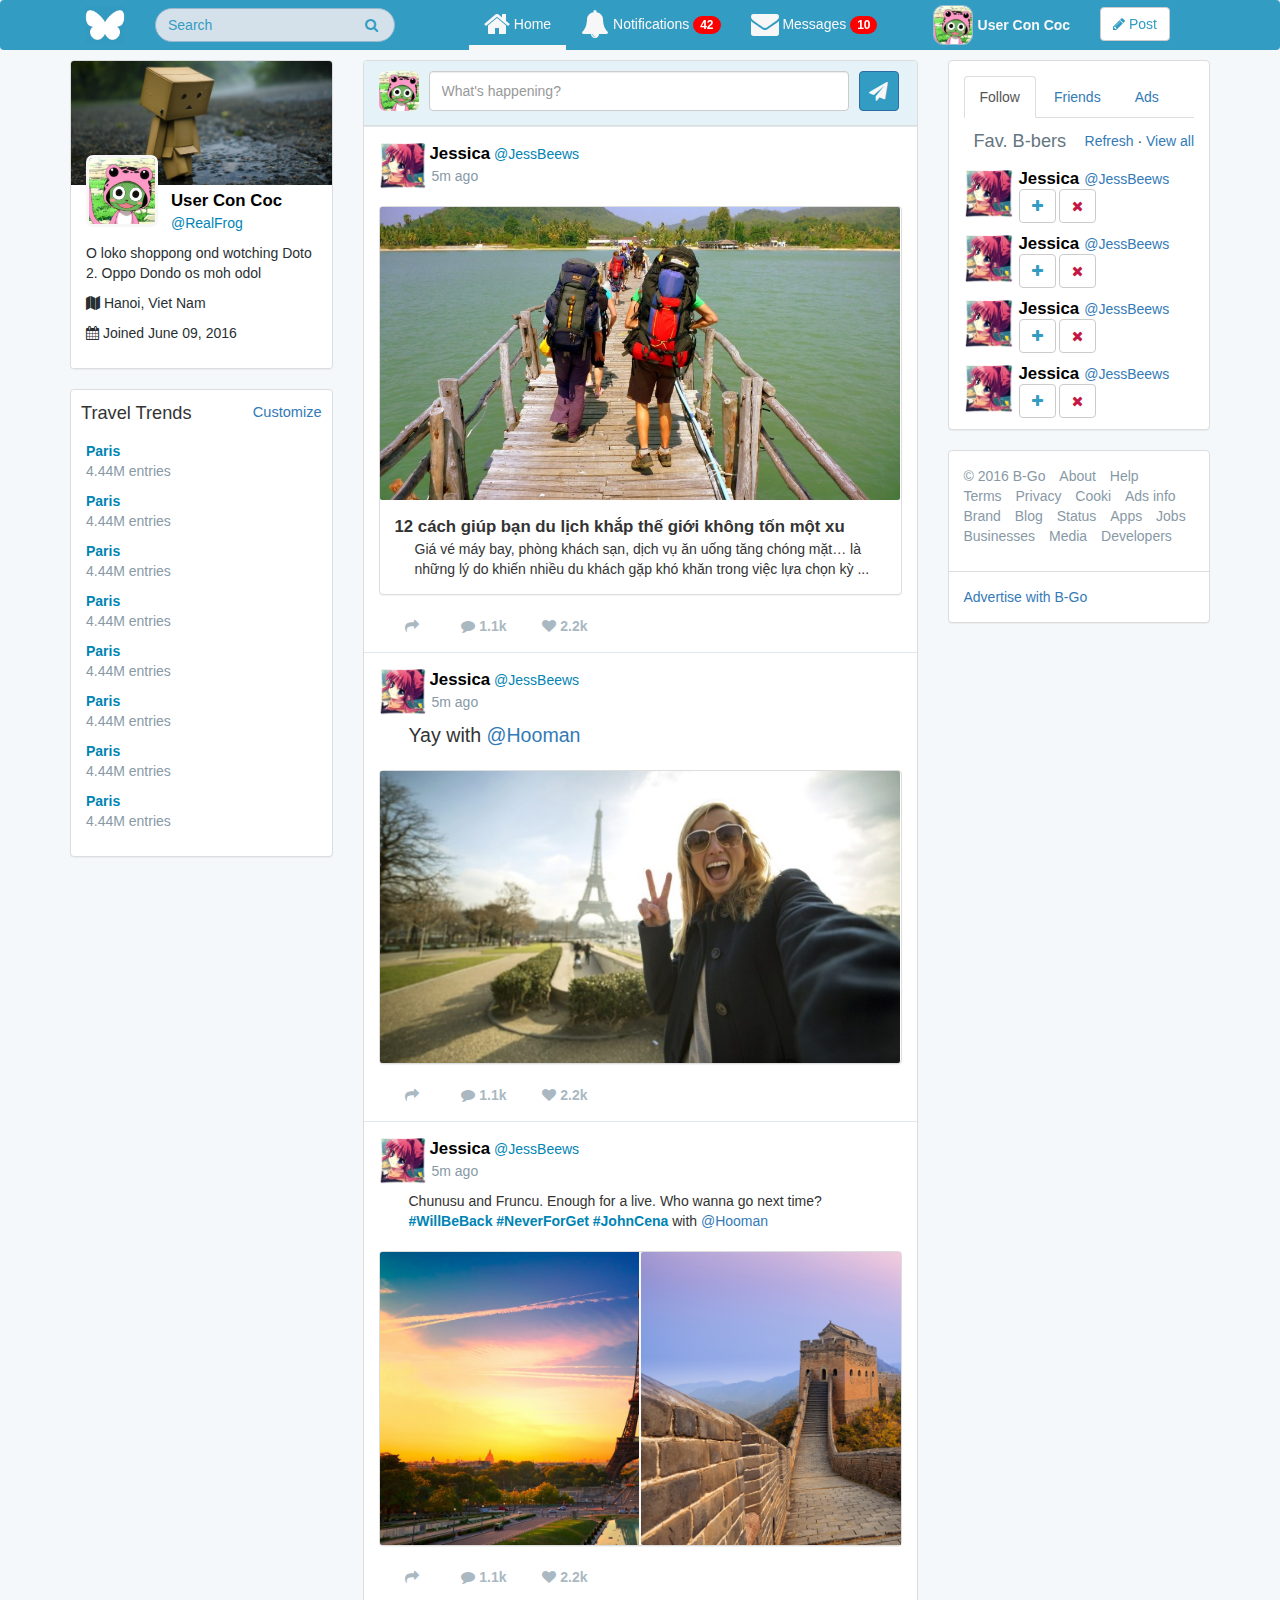
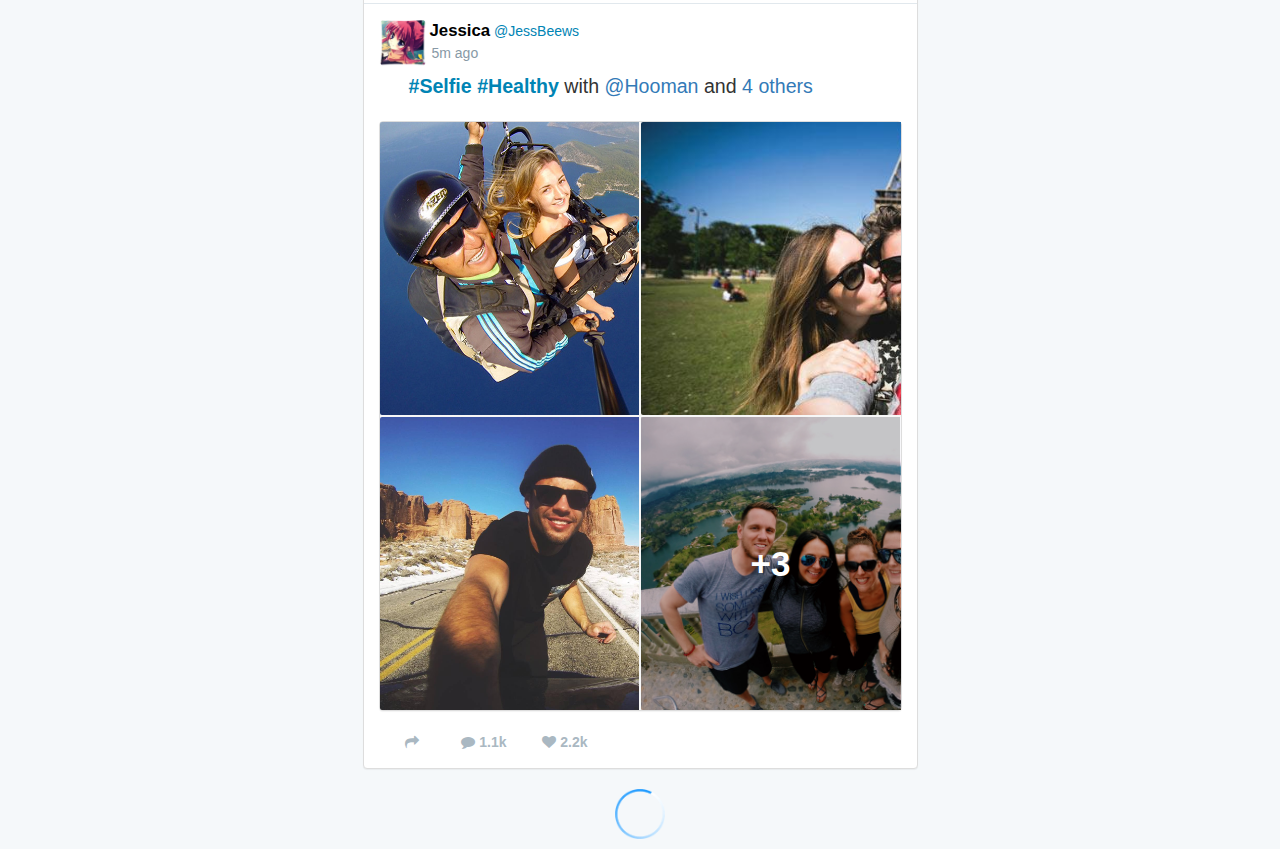
==== commit 59eeda8d: "no message" ====
--- a/home.html
+++ b/home.html
@@ -6,9 +6,9 @@
   <link rel="shortcut icon" href="images/logo_blue_bright.png" type="favicon/ico" />
   <title>Home</title>
   <!--Get css and js from internet-->
-  <link rel="stylesheet" href="http://maxcdn.bootstrapcdn.com/bootstrap/3.3.6/css/bootstrap.min.css">
-  <script src="https://ajax.googleapis.com/ajax/libs/jquery/1.12.2/jquery.min.js"></script>
-  <script src="http://maxcdn.bootstrapcdn.com/bootstrap/3.3.6/js/bootstrap.min.js"></script>
+  <link rel="stylesheet" href="style/bootstrap-3.3.6.min.css">
+  <script src="js/jquery-1.12.2.min.js"></script>
+  <script src="js/bootstrap-3.3.6.min.js"></script>
 
   <!--Local library in case of no internet connection. Some feature might not be performed properly-->	
   <link rel="stylesheet" type="text/css" href="style/style.css">
@@ -57,7 +57,7 @@
 			    <li><a class="dropdown-option" href="#">Help</a></li>
 			    <li><a class="dropdown-option" href="#">Settings</a></li>
 			    <li role="separator" class="divider"></li>
-			    <li><a class="dropdown-option" href="login.html">Logout</a></li>
+			    <li><a class="dropdown-option" href="index.html">Logout</a></li>
 			  </ul>
 			  <a href="post.html" class="nav-right"><button id="button-post" type="button" class="btn btn-default"><i class="fa fa-pencil"> </i> Post</button></a> 
 			</div>
@@ -672,10 +672,9 @@
 			<button class="comment" style="margin-left: 27px;border-width: 0;background: transparent;" id="button-function-for-post comment"><i class="fa fa-comment"></i> 1.1k</button>
 			<button class="like" style="margin-left: 20px;border-width: 0;background: transparent;" id="button-function-for-post like"><i class="fa fa-heart"></i> 2.2k</button>
 		  </div>
-
-
-
 		</div>
+
+		<div class="loading"></div>
 	  </div>
 	  <div class="col-md-3">
 	    <div class="panel panel-default">
@@ -833,28 +832,28 @@
 				      <div class="carousel-caption">
 				        
 				      </div>
-				      <a id="ad-link text-center" href=""><div class="ad-title">Hello</div><div class="ad-caption">Is it me your looking for?</div></a>
+				      <a id="ad-link text-center" href=""><div class="ad-title">Hello</div><div class="ad-caption">Is it me you're looking for?</div></a>
 				    </div>
 				    <div class="item">
 				      <a href="#"><img src="images/sample1.jpg" alt="..."></a>
 				      <div class="carousel-caption">
 
 				      </div>
-				      <a id="ad-link text-center" href=""><div class="ad-title">Hello</div><div class="ad-caption">Is it me your looking for?</div></a>
+				      <a id="ad-link text-center" href=""><div class="ad-title">Hello</div><div class="ad-caption">Is it me you're looking for?</div></a>
 				    </div>
 				    <div class="item">
 				      <a href="#"><img src="images/sample1.jpg" alt="..."></a>
 				      <div class="carousel-caption">
 				        
 				      </div>
-				      <a id="ad-link text-center" href=""><div class="ad-title">Hello</div><div class="ad-caption">Is it me your looking for?</div></a>
+				      <a id="ad-link text-center" href=""><div class="ad-title">Hello</div><div class="ad-caption">Is it me you're looking for?</div></a>
 				    </div>
 				    <div class="item">
 				      <a href="#"><img src="images/sample1.jpg" alt="..."></a>
 				      <div class="carousel-caption">
 				        
 				      </div>
-				      <a id="ad-link text-center" href=""><div class="ad-title">Hello</div><div class="ad-caption">Is it me your looking for?</div></a>
+				      <a id="ad-link text-center" href=""><div class="ad-title">Hello</div><div class="ad-caption">Is it me you're looking for?</div></a>
 				    </div>
 				  </div>
 
--- a/style/style.css
+++ b/style/style.css
@@ -760,4 +760,14 @@
 	.brand {
 		padding: 5px 15px !important;
 	}
+}
+
+.loading {
+	width: 100%;
+	height: 50px;
+	background-image: url("../images/load.gif");
+	background-repeat: no-repeat;
+	background-position: center;
+	background-size: 50px 50px;
+	margin: 10px auto;
 }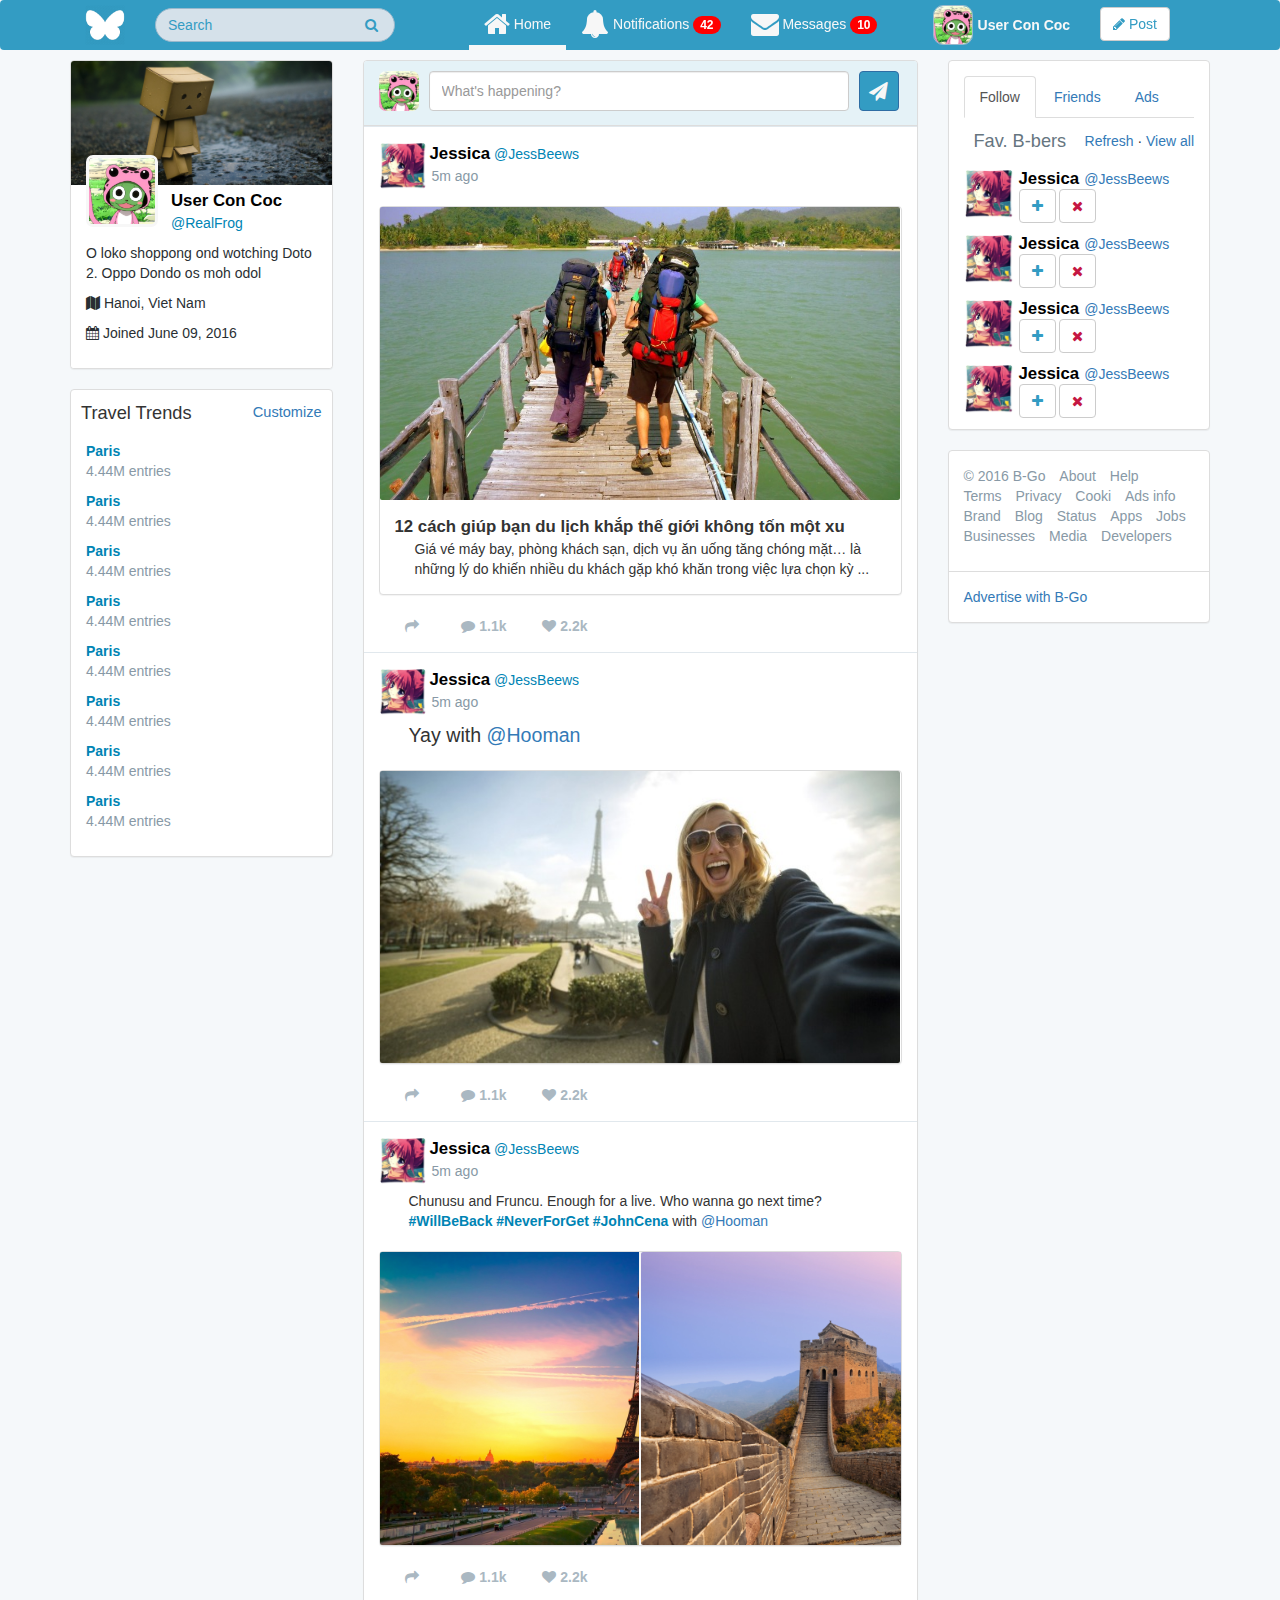
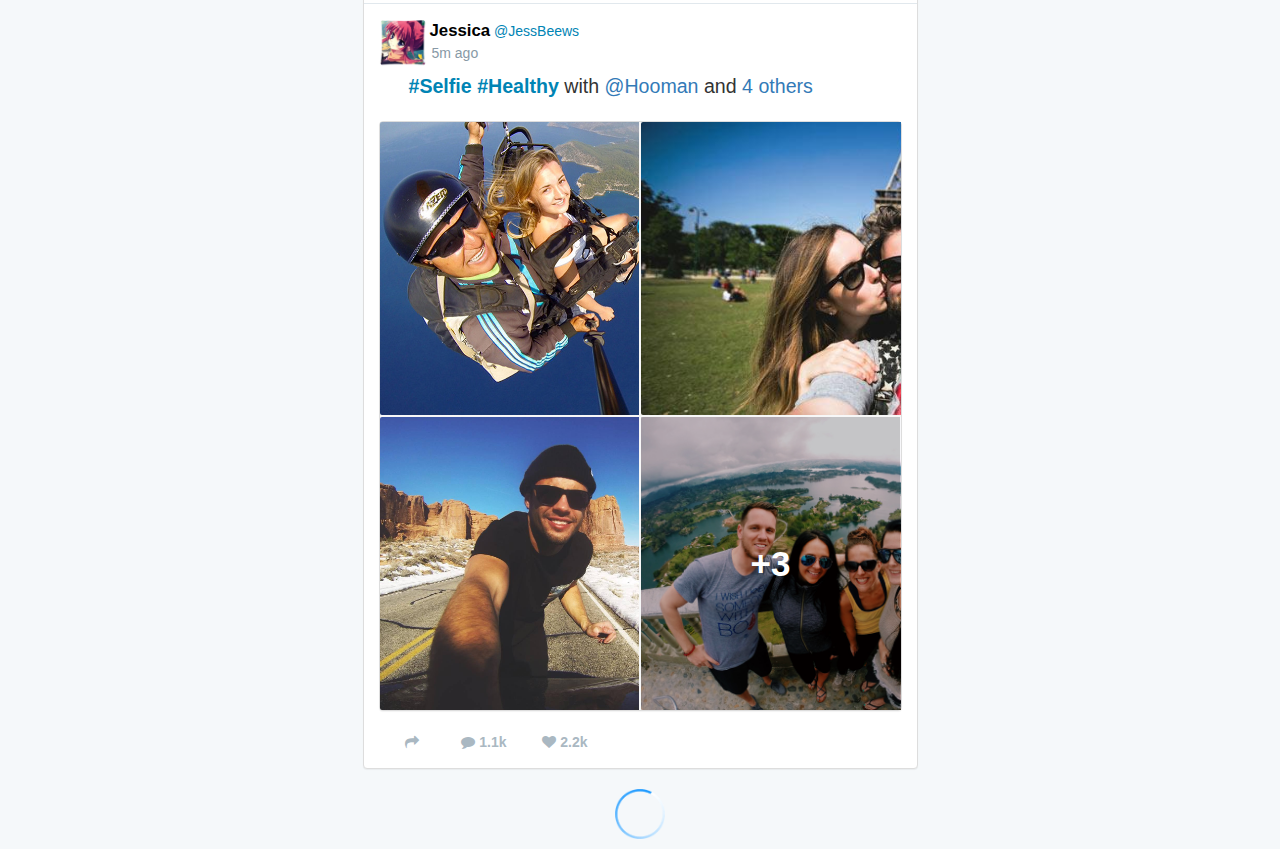
==== commit 0ea947c3: "no message" ====
--- a/home.html
+++ b/home.html
@@ -832,28 +832,28 @@
 				      <div class="carousel-caption">
 				        
 				      </div>
-				      <a id="ad-link text-center" href=""><div class="ad-title">Hello</div><div class="ad-caption">Is it me you're looking for?</div></a>
+				      <a id="ad-link text-center" href=""><div class="ad-title">Hello</div><div class="ad-capt">Is it me you're looking for?</div></a>
 				    </div>
 				    <div class="item">
 				      <a href="#"><img src="images/sample1.jpg" alt="..."></a>
 				      <div class="carousel-caption">
 
 				      </div>
-				      <a id="ad-link text-center" href=""><div class="ad-title">Hello</div><div class="ad-caption">Is it me you're looking for?</div></a>
+				      <a id="ad-link text-center" href=""><div class="ad-title">Hello</div><div class="ad-capt">Is it me you're looking for?</div></a>
 				    </div>
 				    <div class="item">
 				      <a href="#"><img src="images/sample1.jpg" alt="..."></a>
 				      <div class="carousel-caption">
 				        
 				      </div>
-				      <a id="ad-link text-center" href=""><div class="ad-title">Hello</div><div class="ad-caption">Is it me you're looking for?</div></a>
+				      <a id="ad-link text-center" href=""><div class="ad-title">Hello</div><div class="ad-capt">Is it me you're looking for?</div></a>
 				    </div>
 				    <div class="item">
 				      <a href="#"><img src="images/sample1.jpg" alt="..."></a>
 				      <div class="carousel-caption">
 				        
 				      </div>
-				      <a id="ad-link text-center" href=""><div class="ad-title">Hello</div><div class="ad-caption">Is it me you're looking for?</div></a>
+				      <a id="ad-link text-center" href=""><div class="ad-title">Hello</div><div class="ad-capt">Is it me you're looking for?</div></a>
 				    </div>
 				  </div>
 
--- a/style/style.css
+++ b/style/style.css
@@ -323,7 +323,7 @@
 	font-weight: bold;
 	color: #23527C;
 }
-.ad-caption {
+.ad-capt {
 	text-align: center;
 	font-style: italic;
 	color: #23527C;
